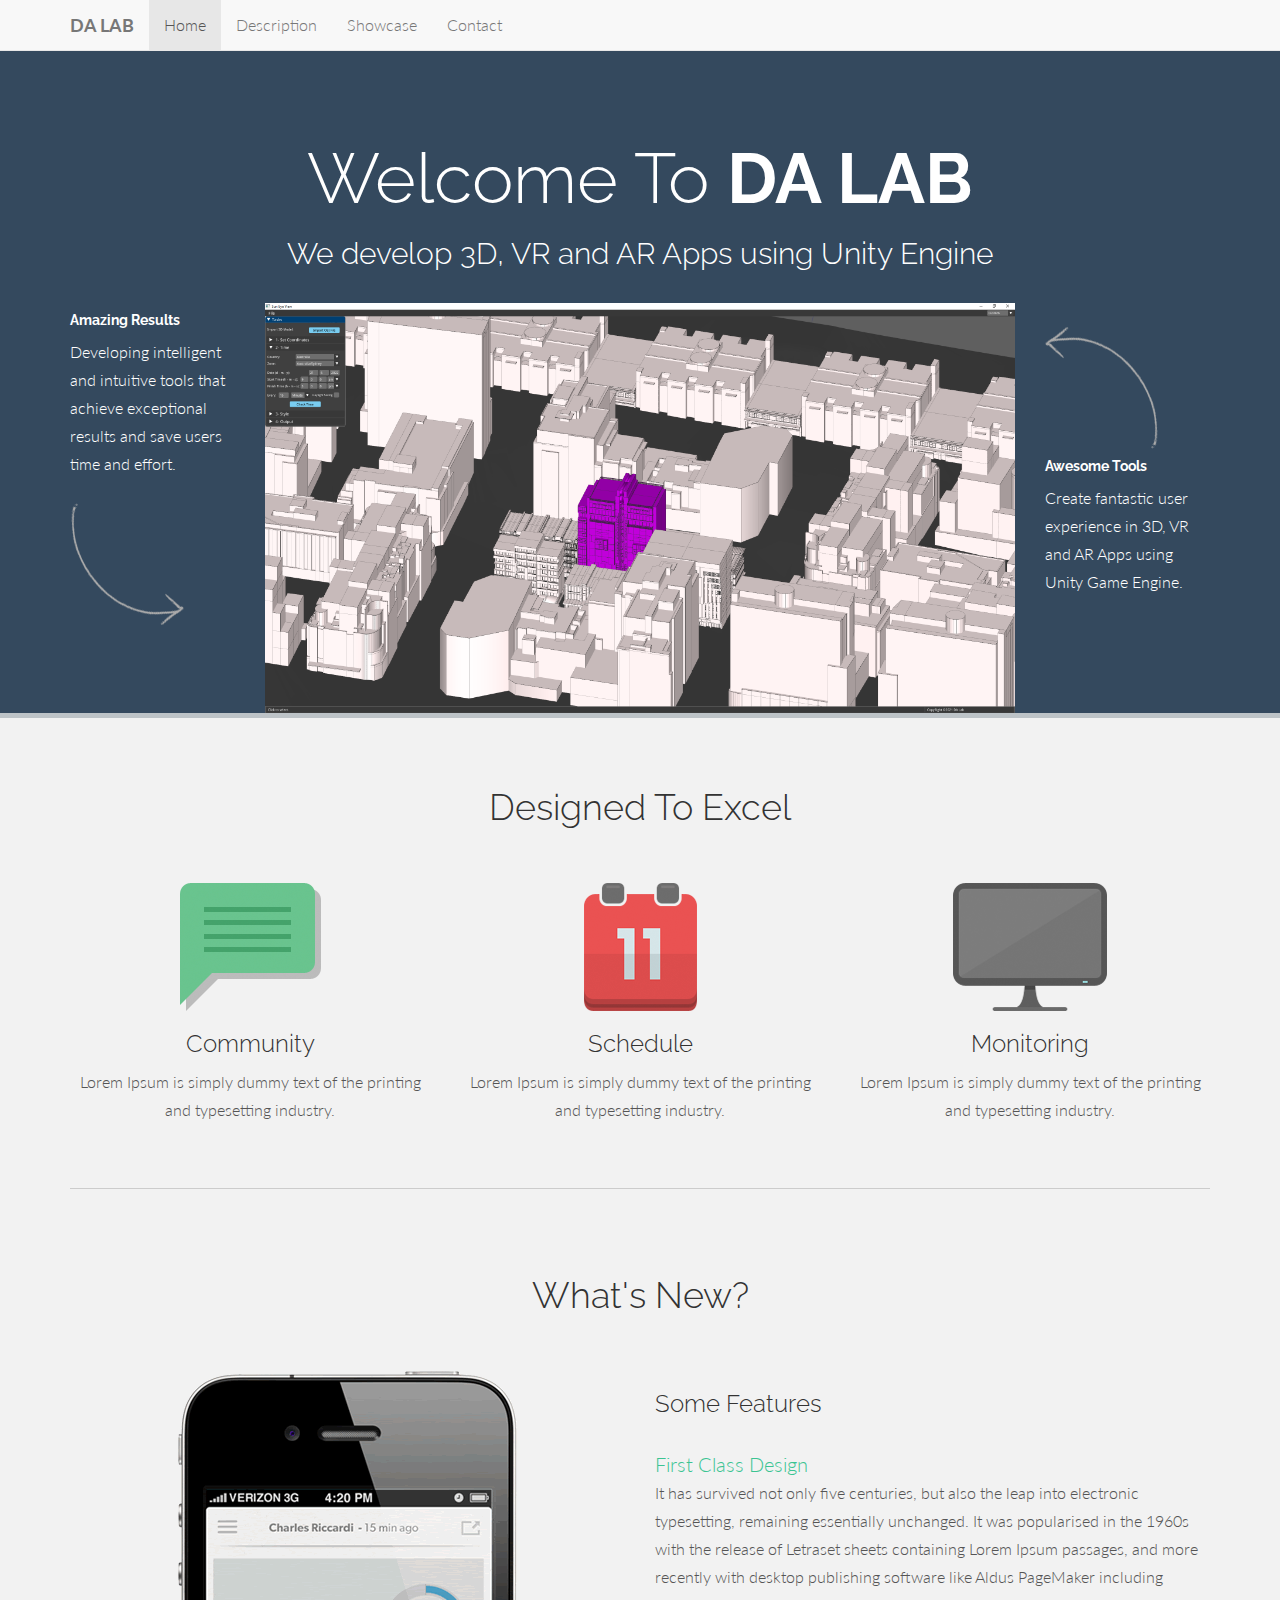
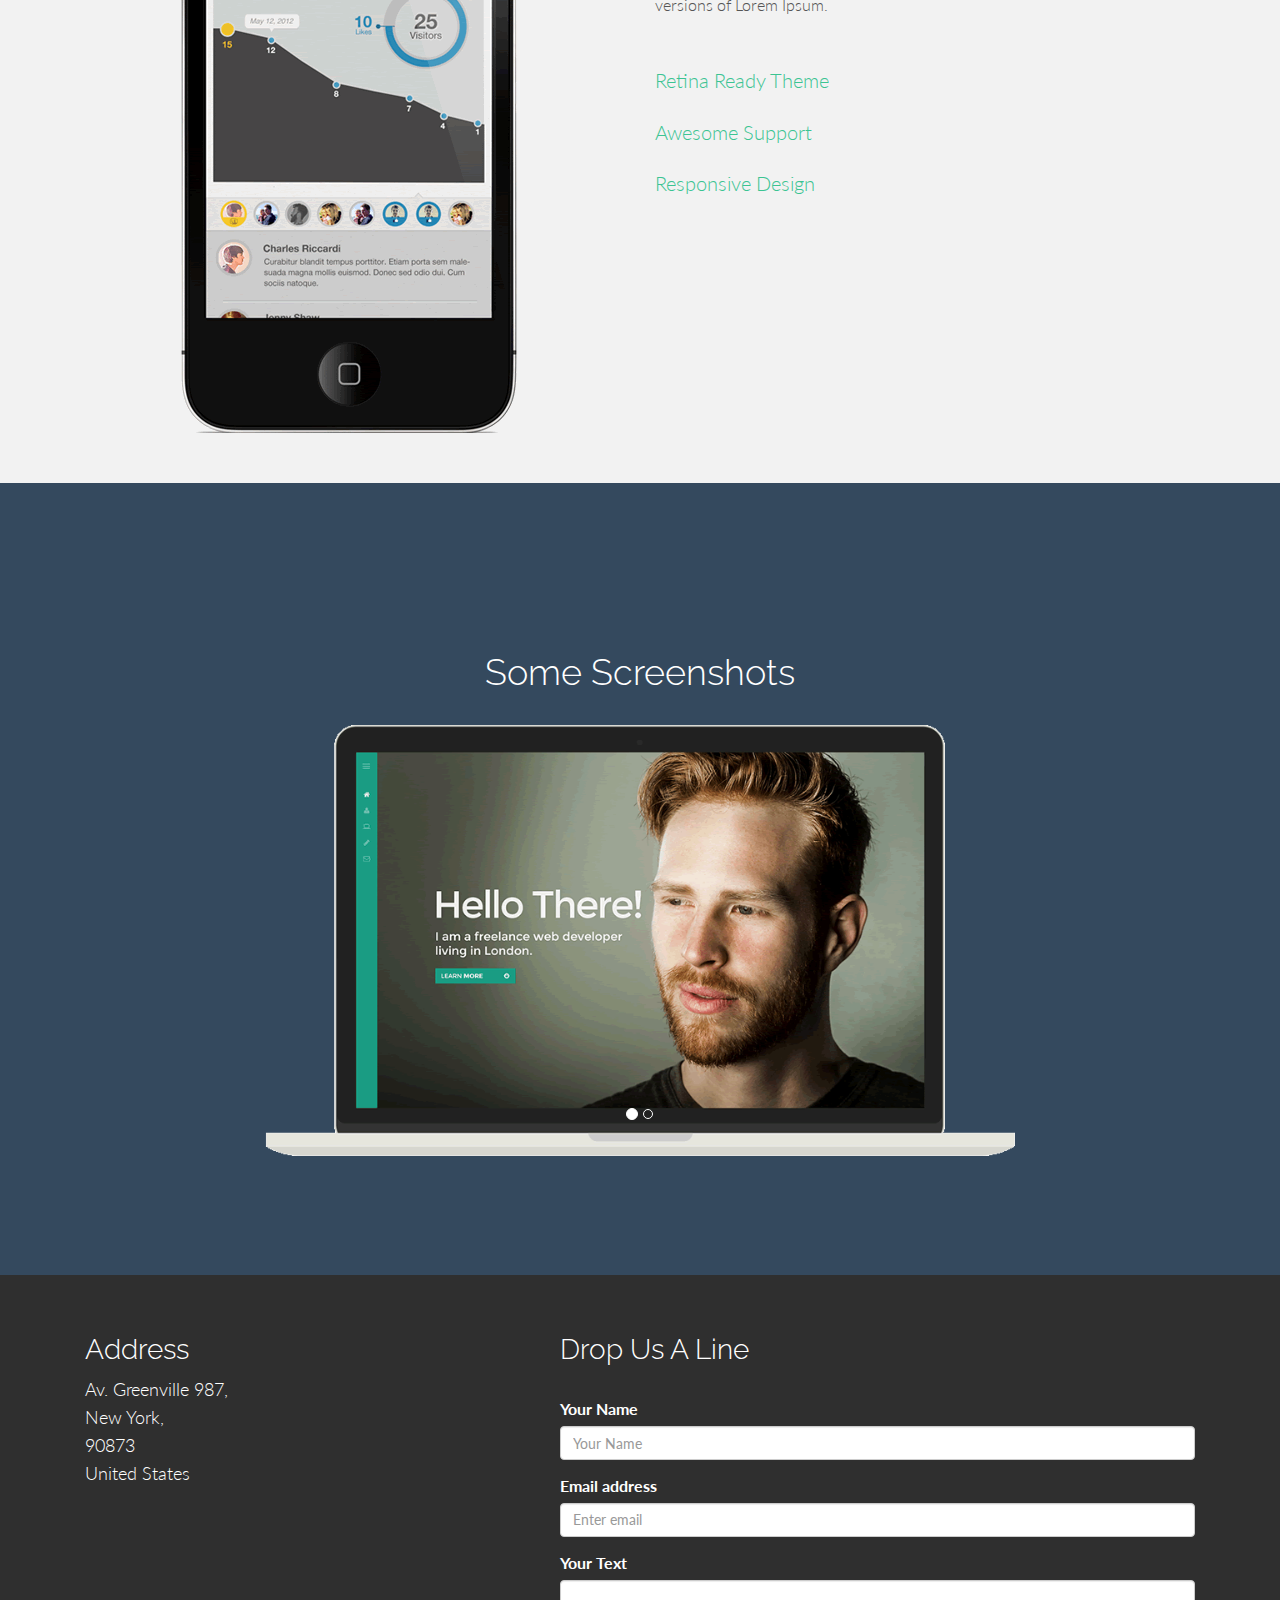
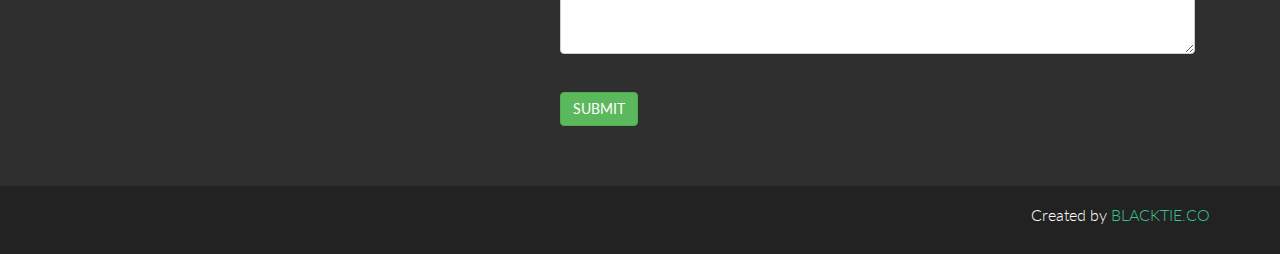
==== index.html @ 19dcdb8b "Initial commit" ====
<!DOCTYPE html>
<html lang="en">
  <head>
    <meta charset="utf-8">
    <meta name="viewport" content="width=device-width, initial-scale=1.0">
    <meta name="description" content="DA LAB - 3D, VR and AR software development">

    <title>DA LAB - Unity Development</title>

    <!-- Bootstrap core CSS -->
    <link href="assets/css/bootstrap.css" rel="stylesheet">

    <!-- Custom styles for this template -->
    <link href="assets/css/main.css" rel="stylesheet">
    
    <link href='http://fonts.googleapis.com/css?family=Lato:300,400,700,300italic,400italic' rel='stylesheet' type='text/css'>
    <link href='http://fonts.googleapis.com/css?family=Raleway:400,300,700' rel='stylesheet' type='text/css'>
    
    <script src="assets/js/jquery.min.js"></script>
    <script src="assets/js/smoothscroll.js"></script>
  </head>

  <body data-spy="scroll" data-offset="0" data-target="#navigation">

    <!-- Fixed navbar -->
	    <div id="navigation" class="navbar navbar-default navbar-fixed-top">
	      <div class="container">
	        <div class="navbar-header">
	          <button type="button" class="navbar-toggle" data-toggle="collapse" data-target=".navbar-collapse">
	            <span class="icon-bar"></span>
	            <span class="icon-bar"></span>
	            <span class="icon-bar"></span>
	          </button>
	          <a class="navbar-brand" href="#"><b>DA LAB</b></a>
	        </div>
	        <div class="navbar-collapse collapse">
	          <ul class="nav navbar-nav">
	            <li class="active"><a href="#home" class="smothscroll">Home</a></li>
	            <li><a href="#desc" class="smothscroll">Description</a></li>
	            <li><a href="#showcase" class="smothScroll">Showcase</a></li>
	            <li><a href="#contact" class="smothScroll">Contact</a></li>
	          </ul>
	        </div><!--/.nav-collapse -->
	      </div>
	    </div>


	<section id="home" name="home"></section>
	<div id="headerwrap">
	    <div class="container">
	    	<div class="row centered">
	    		<div class="col-lg-12">
					<h1>Welcome To <b>DA LAB</b></h1>
					<h3>We develop 3D, VR and AR Apps using Unity Engine</h3>
					<br>
	    		</div>
	    		
	    		<div class="col-lg-2">
	    			<h5>Amazing Results</h5>
	    			<p>Developing intelligent and intuitive tools that achieve exceptional results and save users time and effort.</p>
	    			<img class="hidden-xs hidden-sm hidden-md" src="assets/img/arrow1.png">
	    		</div>
	    		<div class="col-lg-8">
	    			<img class="img-responsive" src="assets/img/app-bg.png" alt="">
	    		</div>
	    		<div class="col-lg-2">
	    			<br>
	    			<img class="hidden-xs hidden-sm hidden-md" src="assets/img/arrow2.png">
	    			<h5>Awesome Tools</h5>
	    			<p>Create fantastic user experience in 3D, VR and AR Apps using Unity Game Engine.</p>
	    		</div>
	    	</div>
	    </div> <!--/ .container -->
	</div><!--/ #headerwrap -->


	<section id="desc" name="desc"></section>
	<!-- INTRO WRAP -->
	<div id="intro">
		<div class="container">
			<div class="row centered">
				<h1>Designed To Excel</h1>
				<br>
				<br>
				<div class="col-lg-4">
					<img src="assets/img/intro01.png" alt="">
					<h3>Community</h3>
					<p>Lorem Ipsum is simply dummy text of the printing and typesetting industry.</p>
				</div>
				<div class="col-lg-4">
					<img src="assets/img/intro02.png" alt="">
					<h3>Schedule</h3>
					<p>Lorem Ipsum is simply dummy text of the printing and typesetting industry.</p>
				</div>
				<div class="col-lg-4">
					<img src="assets/img/intro03.png" alt="">
					<h3>Monitoring</h3>
					<p>Lorem Ipsum is simply dummy text of the printing and typesetting industry.</p>
				</div>
			</div>
			<br>
			<hr>
	    </div> <!--/ .container -->
	</div><!--/ #introwrap -->
	
	<!-- FEATURES WRAP -->
	<div id="features">
		<div class="container">
			<div class="row">
				<h1 class="centered">What's New?</h1>
				<br>
				<br>
				<div class="col-lg-6 centered">
					<img class="centered" src="assets/img/mobile.png" alt="">
				</div>
				
				<div class="col-lg-6">
					<h3>Some Features</h3>
					<br>
				<!-- ACCORDION -->
		            <div class="accordion ac" id="accordion2">
		                <div class="accordion-group">
		                    <div class="accordion-heading">
		                        <a class="accordion-toggle" data-toggle="collapse" data-parent="#accordion2" href="#collapseOne">
		                        First Class Design
		                        </a>
		                    </div><!-- /accordion-heading -->
		                    <div id="collapseOne" class="accordion-body collapse in">
		                        <div class="accordion-inner">
								<p>It has survived not only five centuries, but also the leap into electronic typesetting, remaining essentially unchanged. It was popularised in the 1960s with the release of Letraset sheets containing Lorem Ipsum passages, and more recently with desktop publishing software like Aldus PageMaker including versions of Lorem Ipsum.</p>
								</div><!-- /accordion-inner -->
		                    </div><!-- /collapse -->
		                </div><!-- /accordion-group -->
		                <br>
		
		                <div class="accordion-group">
		                    <div class="accordion-heading">
		                        <a class="accordion-toggle" data-toggle="collapse" data-parent="#accordion2" href="#collapseTwo">
		                        Retina Ready Theme
		                        </a>
		                    </div>
		                    <div id="collapseTwo" class="accordion-body collapse">
		                        <div class="accordion-inner">
								<p>It has survived not only five centuries, but also the leap into electronic typesetting, remaining essentially unchanged. It was popularised in the 1960s with the release of Letraset sheets containing Lorem Ipsum passages, and more recently with desktop publishing software like Aldus PageMaker including versions of Lorem Ipsum.</p>
								</div><!-- /accordion-inner -->
		                    </div><!-- /collapse -->
		                </div><!-- /accordion-group -->
		                <br>
		
		                 <div class="accordion-group">
		                    <div class="accordion-heading">
		                        <a class="accordion-toggle" data-toggle="collapse" data-parent="#accordion2" href="#collapseThree">
		                        Awesome Support
		                        </a>
		                    </div>
		                    <div id="collapseThree" class="accordion-body collapse">
		                        <div class="accordion-inner">
								<p>It has survived not only five centuries, but also the leap into electronic typesetting, remaining essentially unchanged. It was popularised in the 1960s with the release of Letraset sheets containing Lorem Ipsum passages, and more recently with desktop publishing software like Aldus PageMaker including versions of Lorem Ipsum.</p>
								</div><!-- /accordion-inner -->
		                    </div><!-- /collapse -->
		                </div><!-- /accordion-group -->
		                <br>
		                
		                 <div class="accordion-group">
		                    <div class="accordion-heading">
		                        <a class="accordion-toggle" data-toggle="collapse" data-parent="#accordion2" href="#collapseFour">
		                        Responsive Design
		                        </a>
		                    </div>
		                    <div id="collapseFour" class="accordion-body collapse">
		                        <div class="accordion-inner">
								<p>It has survived not only five centuries, but also the leap into electronic typesetting, remaining essentially unchanged. It was popularised in the 1960s with the release of Letraset sheets containing Lorem Ipsum passages, and more recently with desktop publishing software like Aldus PageMaker including versions of Lorem Ipsum.</p>
								</div><!-- /accordion-inner -->
		                    </div><!-- /collapse -->
		                </div><!-- /accordion-group -->
		                <br>			
					</div><!-- Accordion -->
				</div>
			</div>
		</div><!--/ .container -->
	</div><!--/ #features -->
	
	
	<section id="showcase" name="showcase"></section>
	<div id="showcase">
		<div class="container">
			<div class="row">
				<h1 class="centered">Some Screenshots</h1>
				<br>
				<div class="col-lg-8 col-lg-offset-2">
					<div id="carousel-example-generic" class="carousel slide">
					  <!-- Indicators -->
					  <ol class="carousel-indicators">
					    <li data-target="#carousel-example-generic" data-slide-to="0" class="active"></li>
					    <li data-target="#carousel-example-generic" data-slide-to="1"></li>
					  </ol>
					
					  <!-- Wrapper for slides -->
					  <div class="carousel-inner">
					    <div class="item active">
					      <img src="assets/img/item-01.png" alt="">
					    </div>
					    <div class="item">
					      <img src="assets/img/item-02.png" alt="">
					    </div>
					  </div>
					</div>
				</div>
			</div>
			<br>
			<br>
			<br>	
		</div><!-- /container -->
	</div>	


	<section id="contact" name="contact"></section>
	<div id="footerwrap">
		<div class="container">
			<div class="col-lg-5">
				<h3>Address</h3>
				<p>
				Av. Greenville 987,<br/>
				New York,<br/>
				90873<br/>
				United States
				</p>
			</div>
			
			<div class="col-lg-7">
				<h3>Drop Us A Line</h3>
				<br>
				<form role="form" action="#" method="post" enctype="plain"> 
				  <div class="form-group">
				    <label for="name1">Your Name</label>
				    <input type="name" name="Name" class="form-control" id="name1" placeholder="Your Name">
				  </div>
				  <div class="form-group">
				    <label for="email1">Email address</label>
				    <input type="email" name="Mail" class="form-control" id="email1" placeholder="Enter email">
				  </div>
				  <div class="form-group">
				  	<label>Your Text</label>
				  	<textarea class="form-control" name="Message" rows="3"></textarea>
				  </div>
				  <br>
				  <button type="submit" class="btn btn-large btn-success">SUBMIT</button>
				</form>
			</div>
		</div>
	</div>
	<div id="c">
		<div class="container">
			<p>Created by <a href="http://www.blacktie.co">BLACKTIE.CO</a></p>
		
		</div>
	</div>


    <!-- Bootstrap core JavaScript
    ================================================== -->
    <!-- Placed at the end of the document so the pages load faster -->
    <script src="assets/js/bootstrap.js"></script>
	<script>
	$('.carousel').carousel({
	  interval: 3500
	})
	</script>
  </body>
</html>
---- assets/css/main.css ----
body {
  background-color: #f2f2f2;
    font-family: "Lato";
    font-weight: 300;
    font-size: 16px;
    color: #555;
    padding-top: 50px;

    -webkit-font-smoothing: antialiased;
    -webkit-overflow-scrolling: touch;
}

/* Titles */
h1, h2, h3, h4, h5, h6 {
    font-family: "Raleway";
    font-weight: 300;
    color: #333;
}


/* Paragraph & Typographic */
p {
    line-height: 28px;
    margin-bottom: 25px;
}

.centered {
    text-align: center;
}

/* Links */
a {
    color: #3bc492;
    word-wrap: break-word;

    -webkit-transition: color 0.1s ease-in, background 0.1s ease-in;
    -moz-transition: color 0.1s ease-in, background 0.1s ease-in;
    -ms-transition: color 0.1s ease-in, background 0.1s ease-in;
    -o-transition: color 0.1s ease-in, background 0.1s ease-in;
    transition: color 0.1s ease-in, background 0.1s ease-in;
}

a:hover,
a:focus {
    color: #c0392b;
    text-decoration: none;
    outline: 0;
}

a:before,
a:after {
    -webkit-transition: color 0.1s ease-in, background 0.1s ease-in;
    -moz-transition: color 0.1s ease-in, background 0.1s ease-in;
    -ms-transition: color 0.1s ease-in, background 0.1s ease-in;
    -o-transition: color 0.1s ease-in, background 0.1s ease-in;
    transition: color 0.1s ease-in, background 0.1s ease-in;
}

 hr {
    display: block;
    height: 1px;
    border: 0;
    border-top: 1px solid #ccc;
    margin: 1em 0;
    padding: 0;
}


/* ==========================================================================
   Wrap Sections
   ========================================================================== */

#headerwrap {
	background-color: #34495e;
	padding-top: 60px;
}

#headerwrap h1 {
	margin-top: 30px;
	color: white;
	font-size: 70px;
	
}

#headerwrap h3 {
	color: white;
	font-size: 30px;
}

#headerwrap h5 {
	color: white;
	font-weight: 700;
	text-align: left;
}

#headerwrap p {
	text-align: left;
	color: white
}

/* intro Wrap */

#intro {
	padding-top: 50px;
	border-top: #bdc3c7 solid 5px;
}

#features {
	padding-top: 50px;
	padding-bottom: 50px;
}

#features .ac a{
	font-size: 20px;
}

/* Showcase Wrap */

#showcase {
	display: block;
	background-color: #34495e;
	padding-top: 50px;
	padding-bottom: 50px;
}

#showcase h1 {
	color: white;
}

#footerwrap {
	background-color: #2f2f2f;
	color: white;
	padding-top: 40px;
	padding-bottom: 60px;
	text-align: left;
}

#footerwrap h3 {
	font-size: 28px;
	color: white;
}

#footerwrap p {
	color: white;
	font-size: 18px;
}

/* Copyright Wrap */

#c {
	background: #222222;
	padding-top: 15px;
	text-align: right;
}

#c p {
	color: white
}
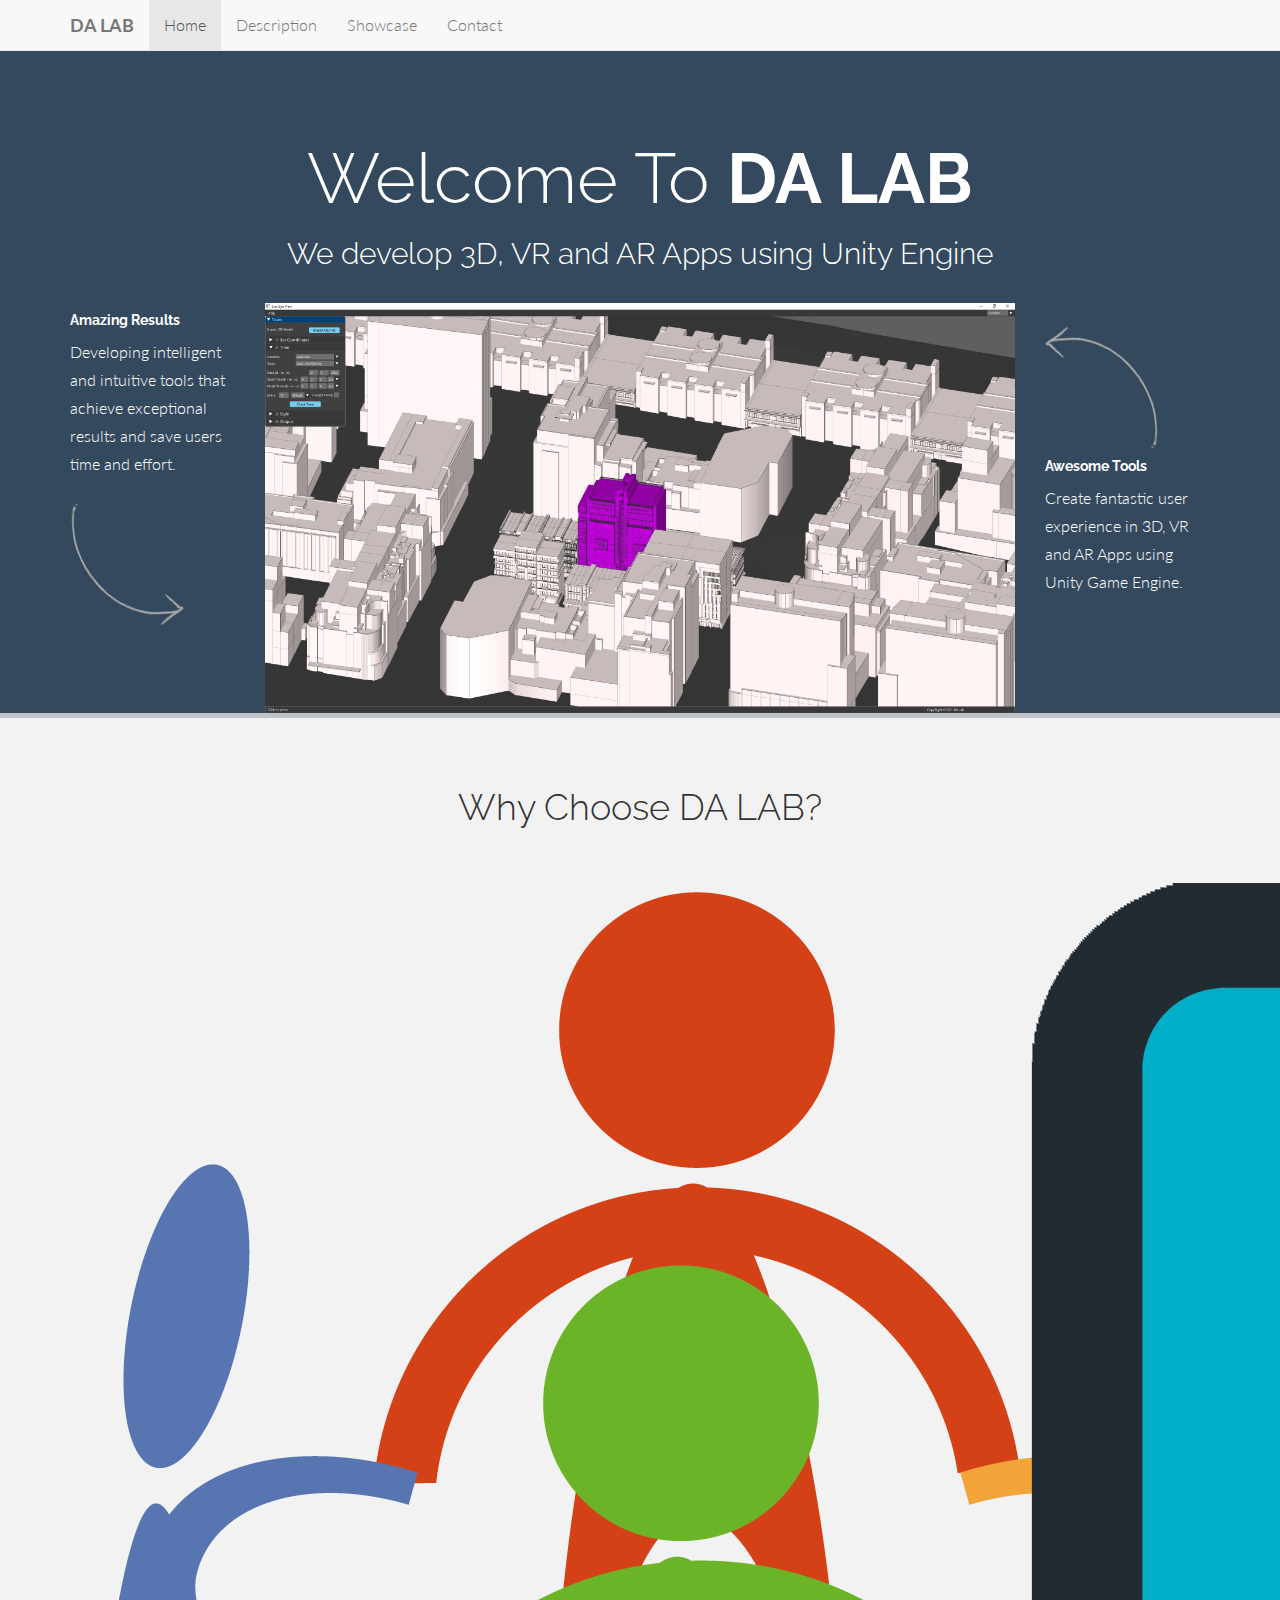
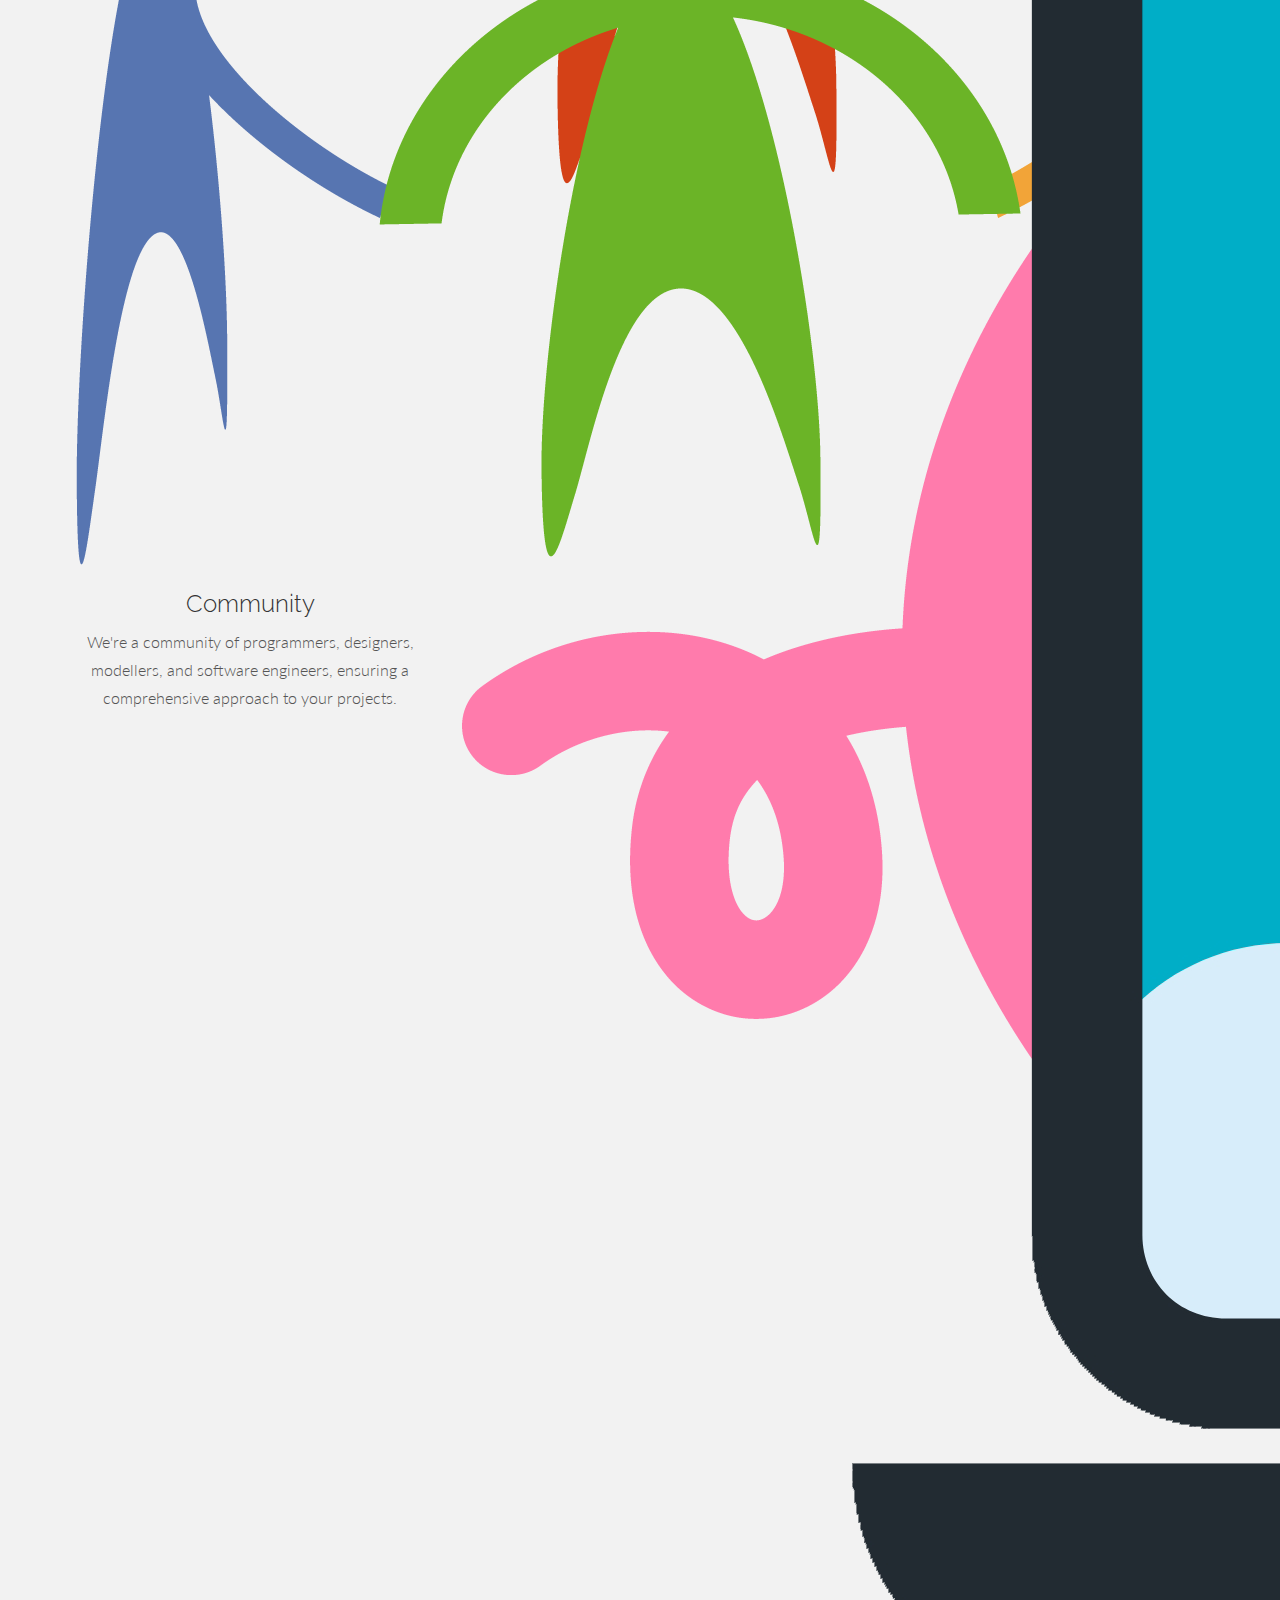
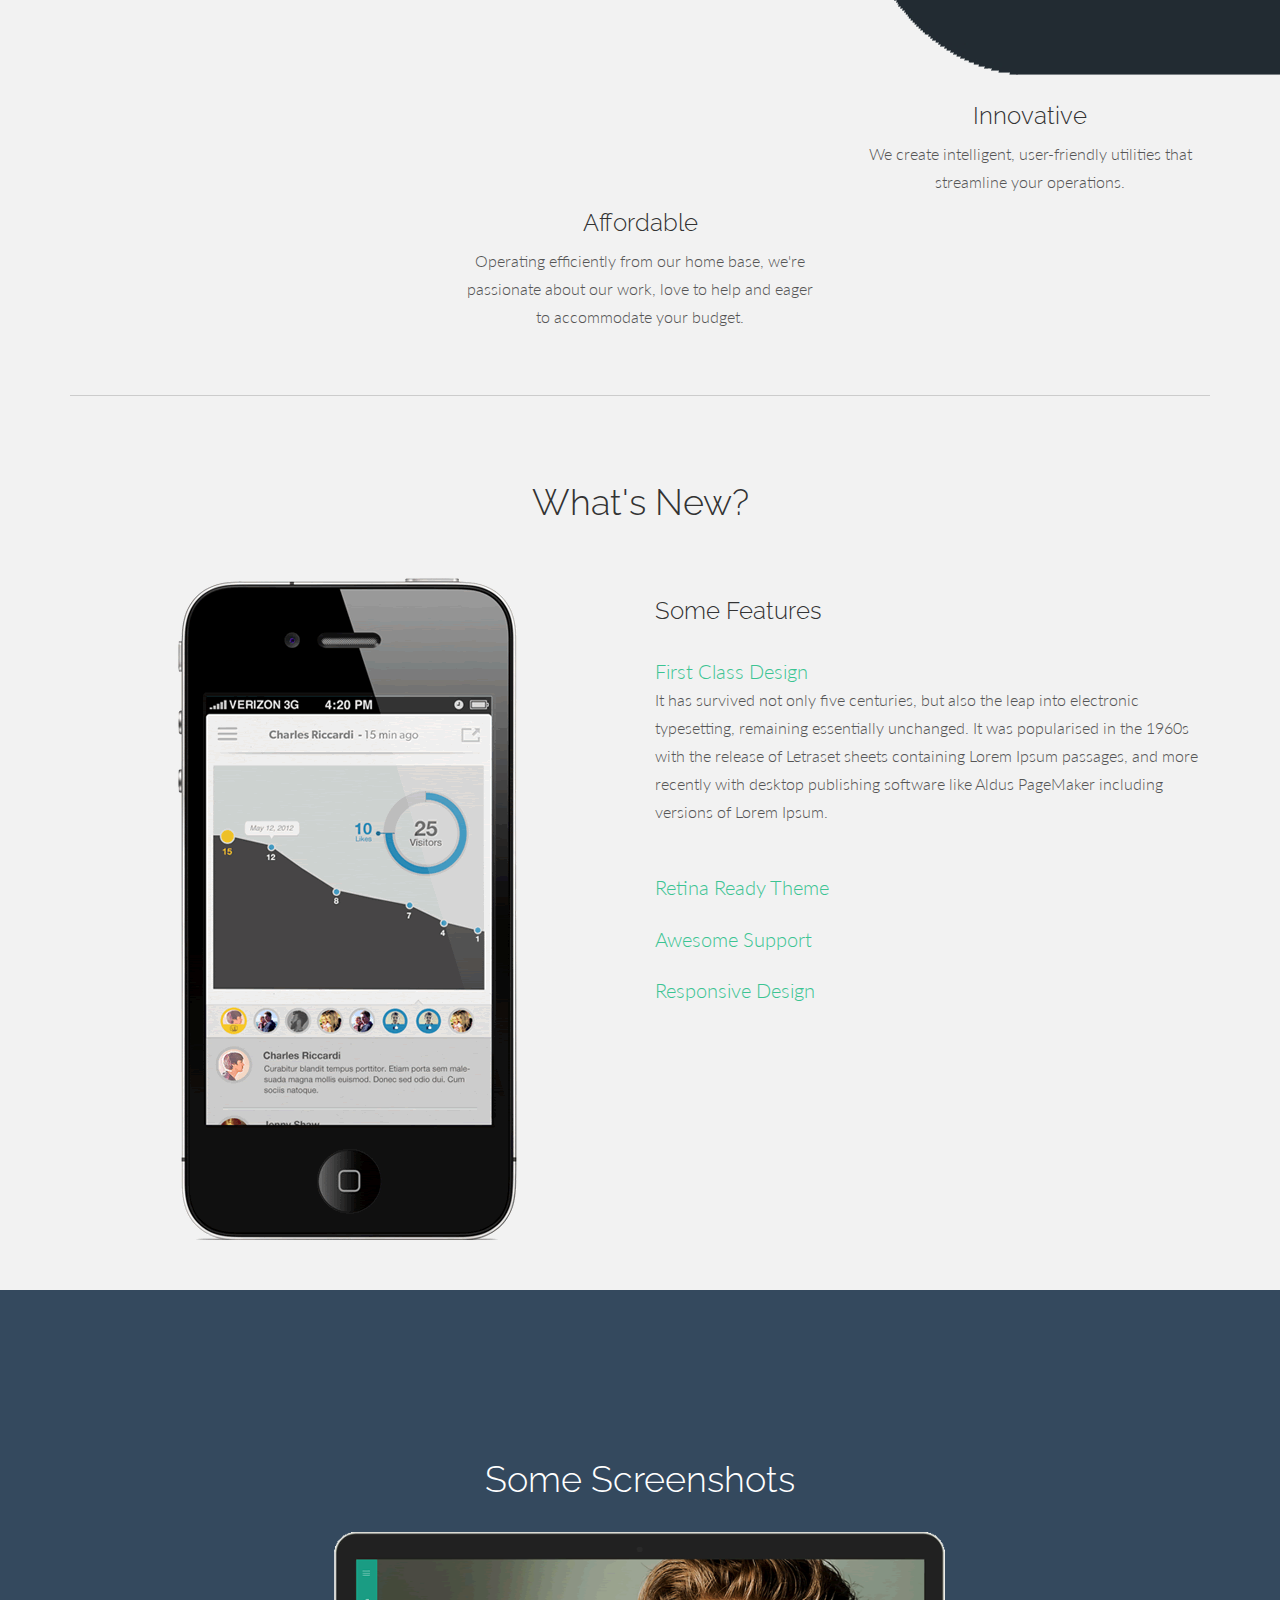
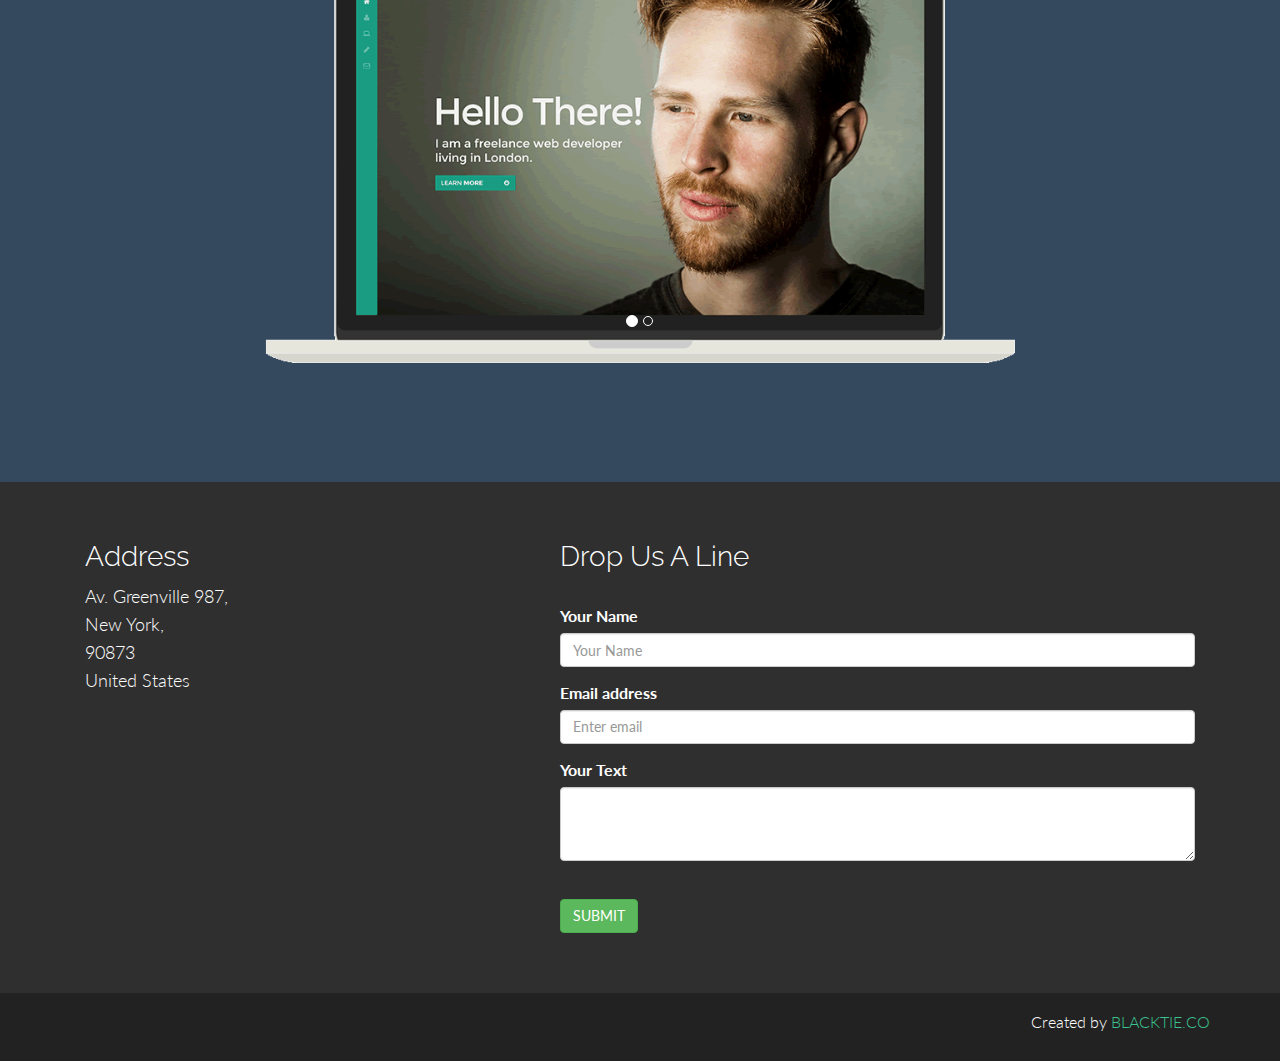
==== commit 6b4d238f: "Added why choose DA LAB" ====
--- a/index.html
+++ b/index.html
@@ -79,23 +79,23 @@
 	<div id="intro">
 		<div class="container">
 			<div class="row centered">
-				<h1>Designed To Excel</h1>
+				<h1>Why Choose DA LAB?</h1>
 				<br>
 				<br>
 				<div class="col-lg-4">
 					<img src="assets/img/intro01.png" alt="">
 					<h3>Community</h3>
-					<p>Lorem Ipsum is simply dummy text of the printing and typesetting industry.</p>
+					<p>We're a community of programmers, designers, modellers, and software engineers, ensuring a comprehensive approach to your projects.</p>
 				</div>
 				<div class="col-lg-4">
 					<img src="assets/img/intro02.png" alt="">
-					<h3>Schedule</h3>
-					<p>Lorem Ipsum is simply dummy text of the printing and typesetting industry.</p>
+					<h3>Affordable</h3>
+					<p>Operating efficiently from our home base, we're passionate about our work, love to help and eager to accommodate your budget.</p>
 				</div>
 				<div class="col-lg-4">
 					<img src="assets/img/intro03.png" alt="">
-					<h3>Monitoring</h3>
-					<p>Lorem Ipsum is simply dummy text of the printing and typesetting industry.</p>
+					<h3>Innovative</h3>
+					<p>We create intelligent, user-friendly utilities that streamline your operations.</p>
 				</div>
 			</div>
 			<br>
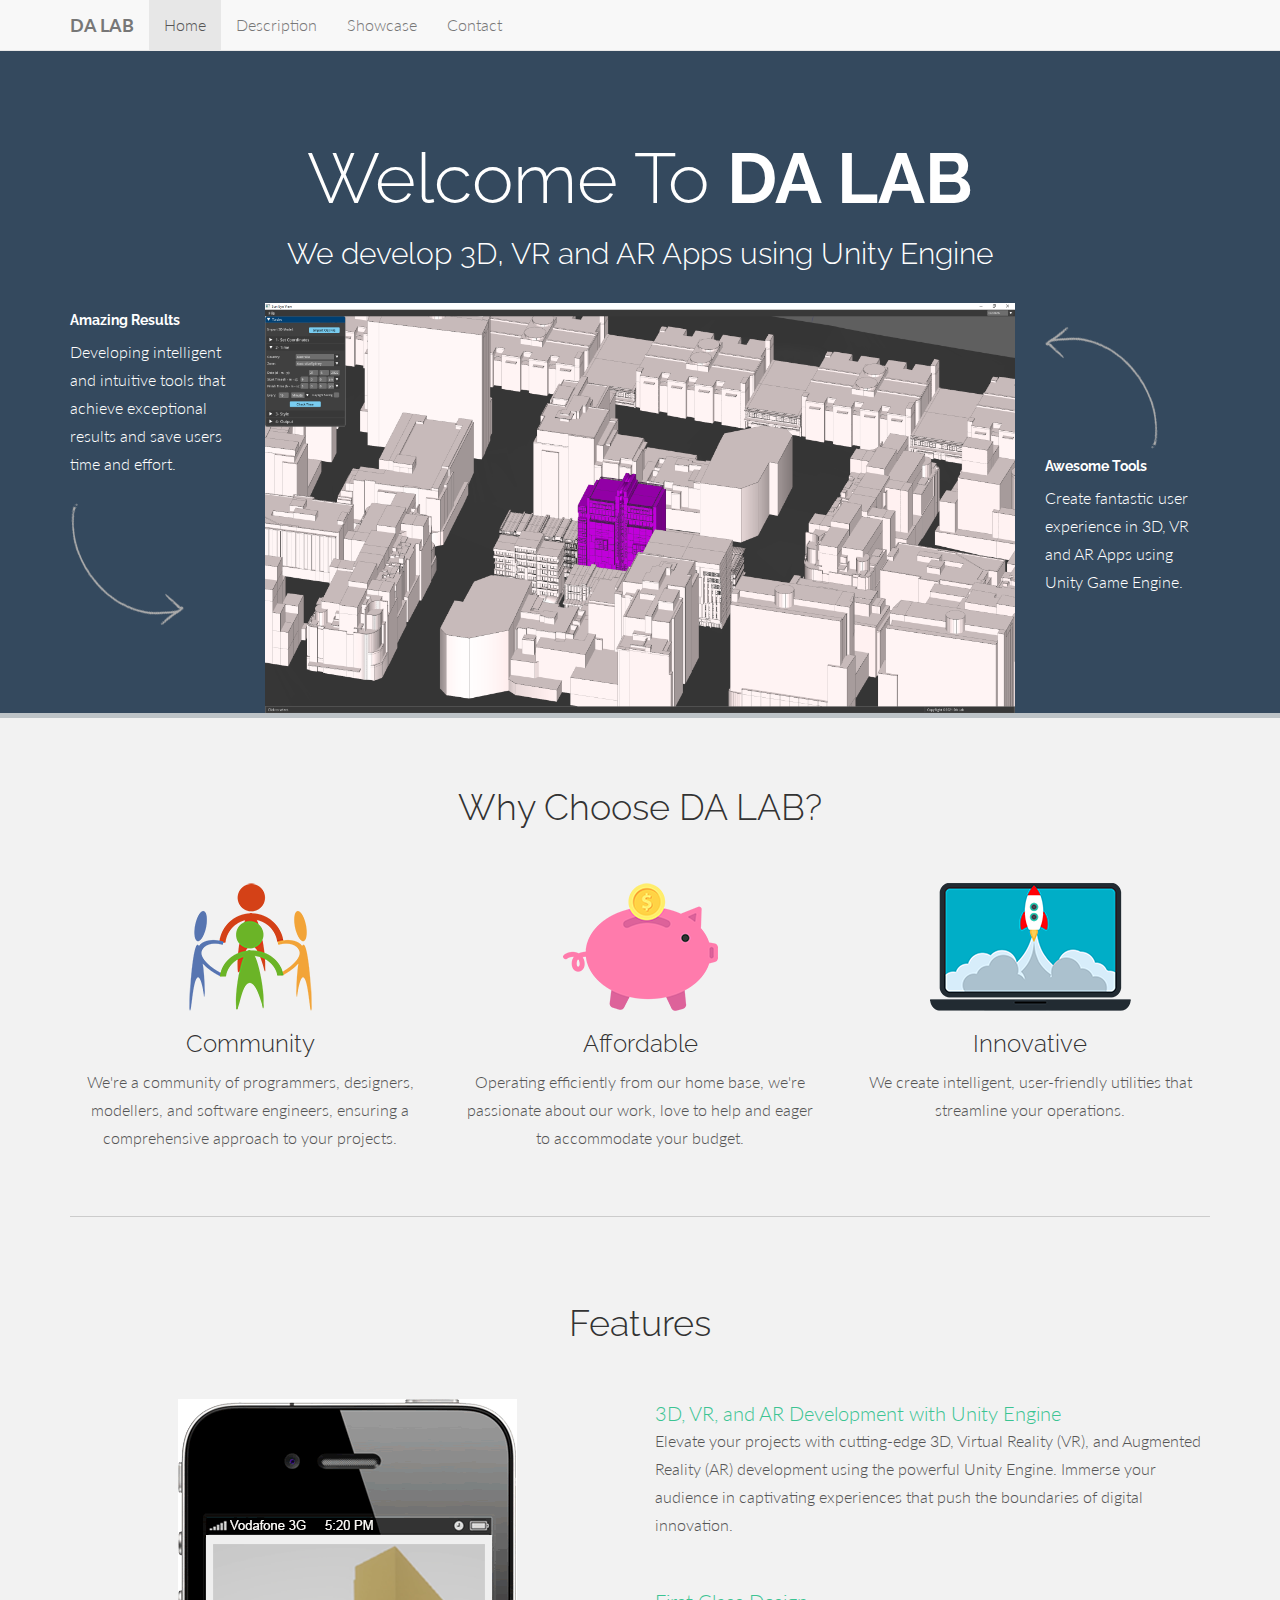
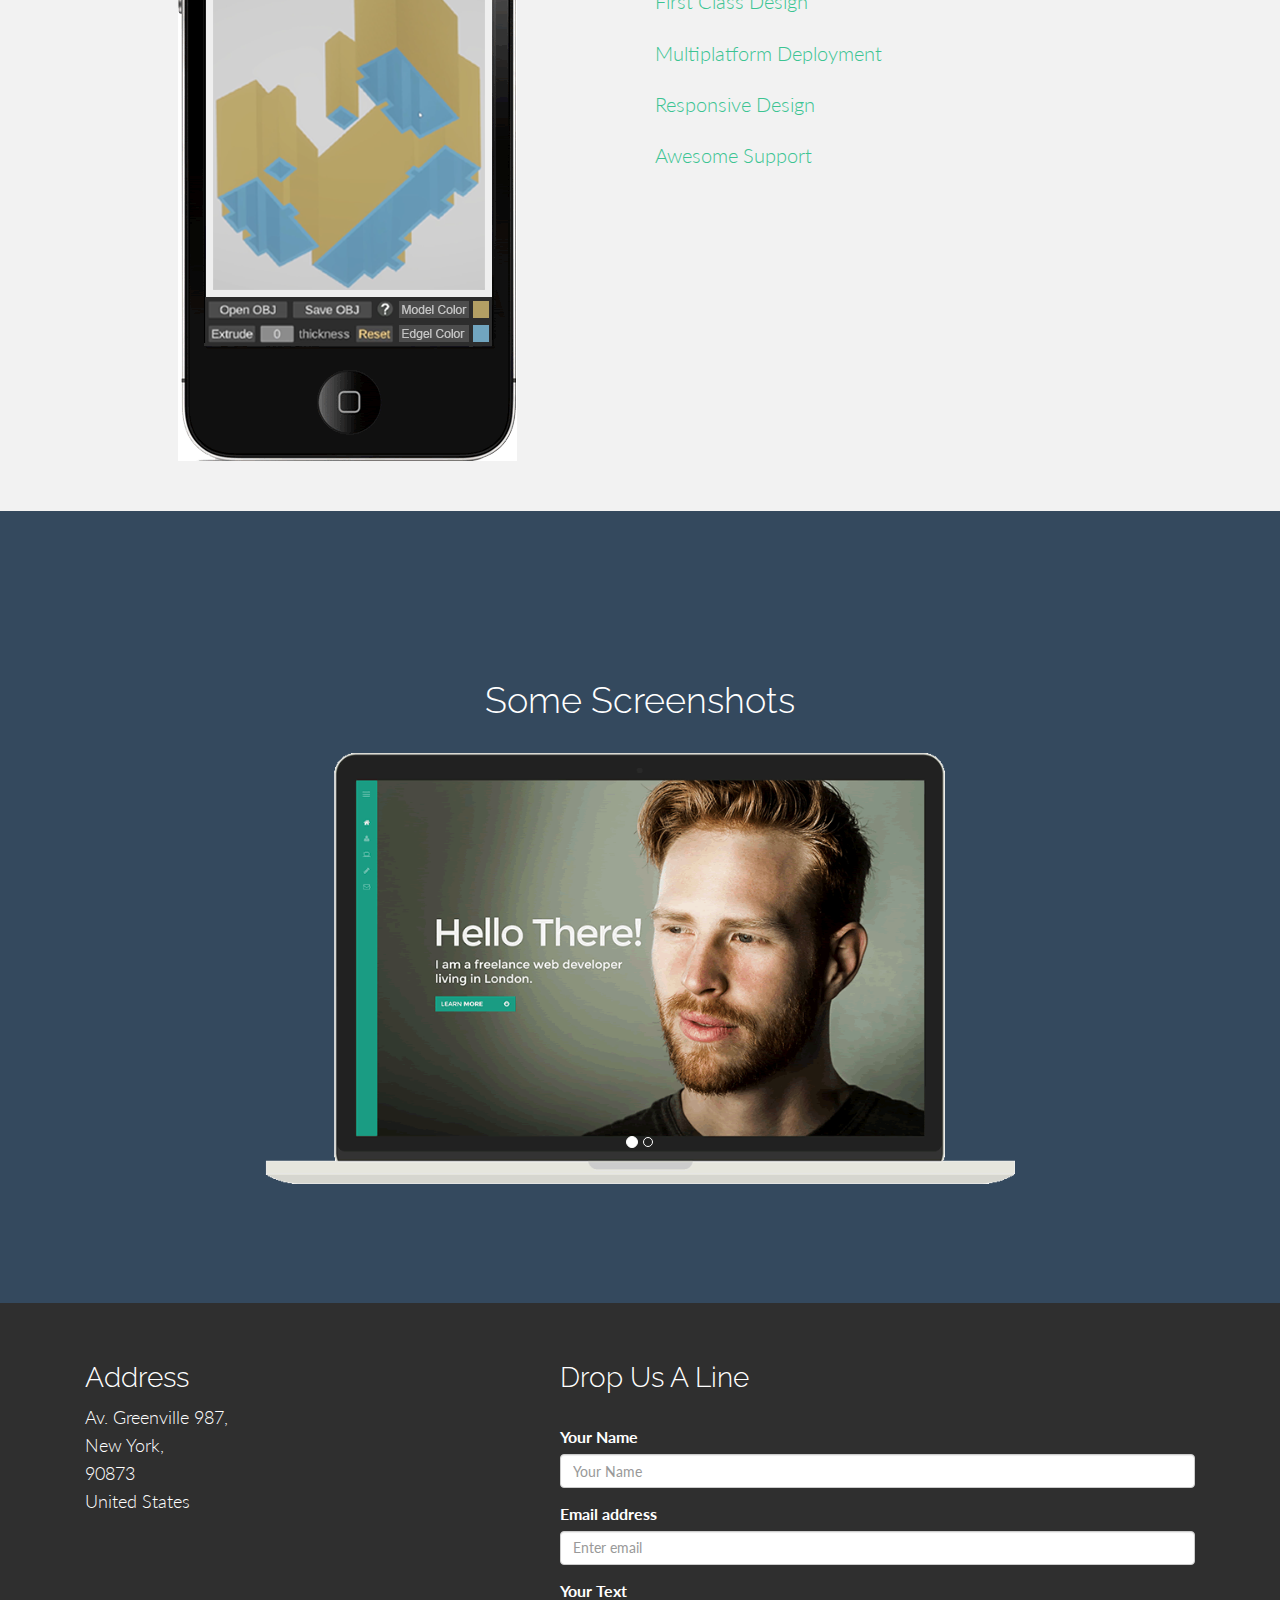
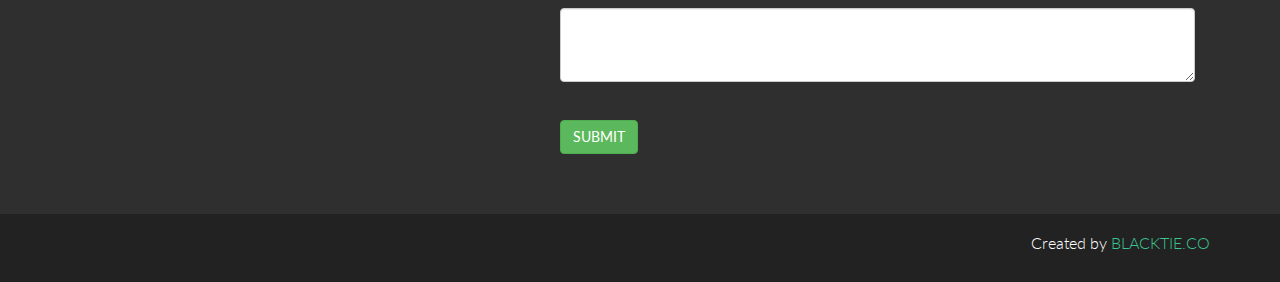
==== commit 6eefe566: "Update features and phone Pic." ====
--- a/index.html
+++ b/index.html
@@ -107,7 +107,7 @@
 	<div id="features">
 		<div class="container">
 			<div class="row">
-				<h1 class="centered">What's New?</h1>
+				<h1 class="centered">Features</h1>
 				<br>
 				<br>
 				<div class="col-lg-6 centered">
@@ -115,19 +115,19 @@
 				</div>
 				
 				<div class="col-lg-6">
-					<h3>Some Features</h3>
-					<br>
+					<!-- <h3>Some Features</h3>
+					<br> -->
 				<!-- ACCORDION -->
 		            <div class="accordion ac" id="accordion2">
 		                <div class="accordion-group">
 		                    <div class="accordion-heading">
 		                        <a class="accordion-toggle" data-toggle="collapse" data-parent="#accordion2" href="#collapseOne">
-		                        First Class Design
+		                        3D, VR, and AR Development with Unity Engine
 		                        </a>
 		                    </div><!-- /accordion-heading -->
 		                    <div id="collapseOne" class="accordion-body collapse in">
 		                        <div class="accordion-inner">
-								<p>It has survived not only five centuries, but also the leap into electronic typesetting, remaining essentially unchanged. It was popularised in the 1960s with the release of Letraset sheets containing Lorem Ipsum passages, and more recently with desktop publishing software like Aldus PageMaker including versions of Lorem Ipsum.</p>
+								<p>Elevate your projects with cutting-edge 3D, Virtual Reality (VR), and Augmented Reality (AR) development using the powerful Unity Engine. Immerse your audience in captivating experiences that push the boundaries of digital innovation.</p>
 								</div><!-- /accordion-inner -->
 		                    </div><!-- /collapse -->
 		                </div><!-- /accordion-group -->
@@ -136,12 +136,12 @@
 		                <div class="accordion-group">
 		                    <div class="accordion-heading">
 		                        <a class="accordion-toggle" data-toggle="collapse" data-parent="#accordion2" href="#collapseTwo">
-		                        Retina Ready Theme
+		                        First Class Design
 		                        </a>
 		                    </div>
 		                    <div id="collapseTwo" class="accordion-body collapse">
 		                        <div class="accordion-inner">
-								<p>It has survived not only five centuries, but also the leap into electronic typesetting, remaining essentially unchanged. It was popularised in the 1960s with the release of Letraset sheets containing Lorem Ipsum passages, and more recently with desktop publishing software like Aldus PageMaker including versions of Lorem Ipsum.</p>
+								<p>Our meticulous attention to design ensures every project radiates excellence. From concept to execution, we craft visually stunning and intuitively interactive applications that leave a lasting impression.</p>
 								</div><!-- /accordion-inner -->
 		                    </div><!-- /collapse -->
 		                </div><!-- /accordion-group -->
@@ -150,12 +150,12 @@
 		                 <div class="accordion-group">
 		                    <div class="accordion-heading">
 		                        <a class="accordion-toggle" data-toggle="collapse" data-parent="#accordion2" href="#collapseThree">
-		                        Awesome Support
+		                        Multiplatform Deployment
 		                        </a>
 		                    </div>
 		                    <div id="collapseThree" class="accordion-body collapse">
 		                        <div class="accordion-inner">
-								<p>It has survived not only five centuries, but also the leap into electronic typesetting, remaining essentially unchanged. It was popularised in the 1960s with the release of Letraset sheets containing Lorem Ipsum passages, and more recently with desktop publishing software like Aldus PageMaker including versions of Lorem Ipsum.</p>
+								<p>Reach your audience wherever they are. Our expertise in multiplatform deployment ensures seamless integration across a diverse array of devices and operating systems, maximizing your project's accessibility and impact.</p>
 								</div><!-- /accordion-inner -->
 		                    </div><!-- /collapse -->
 		                </div><!-- /accordion-group -->
@@ -169,11 +169,27 @@
 		                    </div>
 		                    <div id="collapseFour" class="accordion-body collapse">
 		                        <div class="accordion-inner">
-								<p>It has survived not only five centuries, but also the leap into electronic typesetting, remaining essentially unchanged. It was popularised in the 1960s with the release of Letraset sheets containing Lorem Ipsum passages, and more recently with desktop publishing software like Aldus PageMaker including versions of Lorem Ipsum.</p>
+								<p>Adaptability is key. We create experiences that seamlessly scale and adjust to any screen size, ensuring a consistent and engaging user experience across desktops, tablets, and mobile devices.</p>
 								</div><!-- /accordion-inner -->
 		                    </div><!-- /collapse -->
 		                </div><!-- /accordion-group -->
 		                <br>			
+
+						<div class="accordion-group">
+		                    <div class="accordion-heading">
+		                        <a class="accordion-toggle" data-toggle="collapse" data-parent="#accordion2" href="#collapseFive">
+		                        Awesome Support
+		                        </a>
+		                    </div>
+		                    <div id="collapseFive" class="accordion-body collapse">
+		                        <div class="accordion-inner">
+								<p>Your success is our priority. Our dedicated team provides unrivaled support, ensuring you have the resources and guidance you need, when you need them. Trust in us to be your partner in achieving your vision.</p>
+								</div><!-- /accordion-inner -->
+		                    </div><!-- /collapse -->
+		                </div><!-- /accordion-group -->
+		                <br>			
+
+
 					</div><!-- Accordion -->
 				</div>
 			</div>
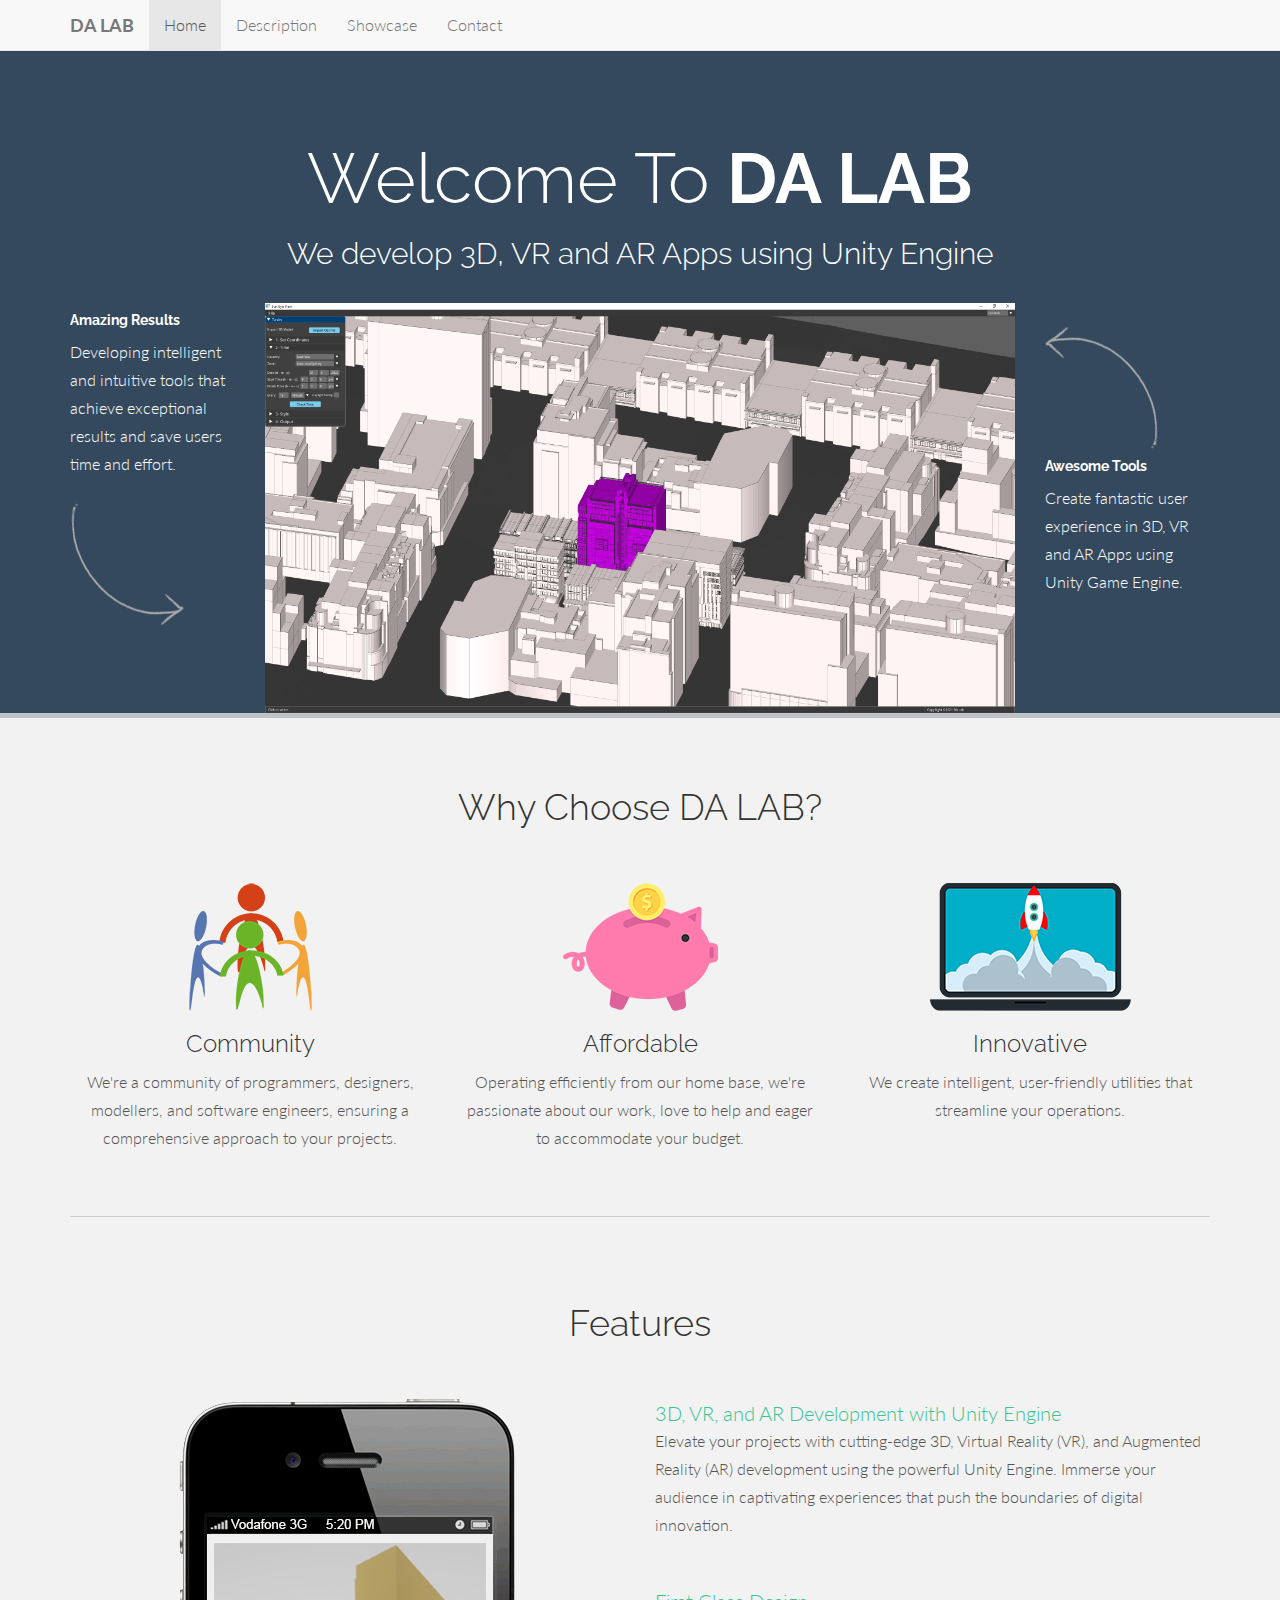
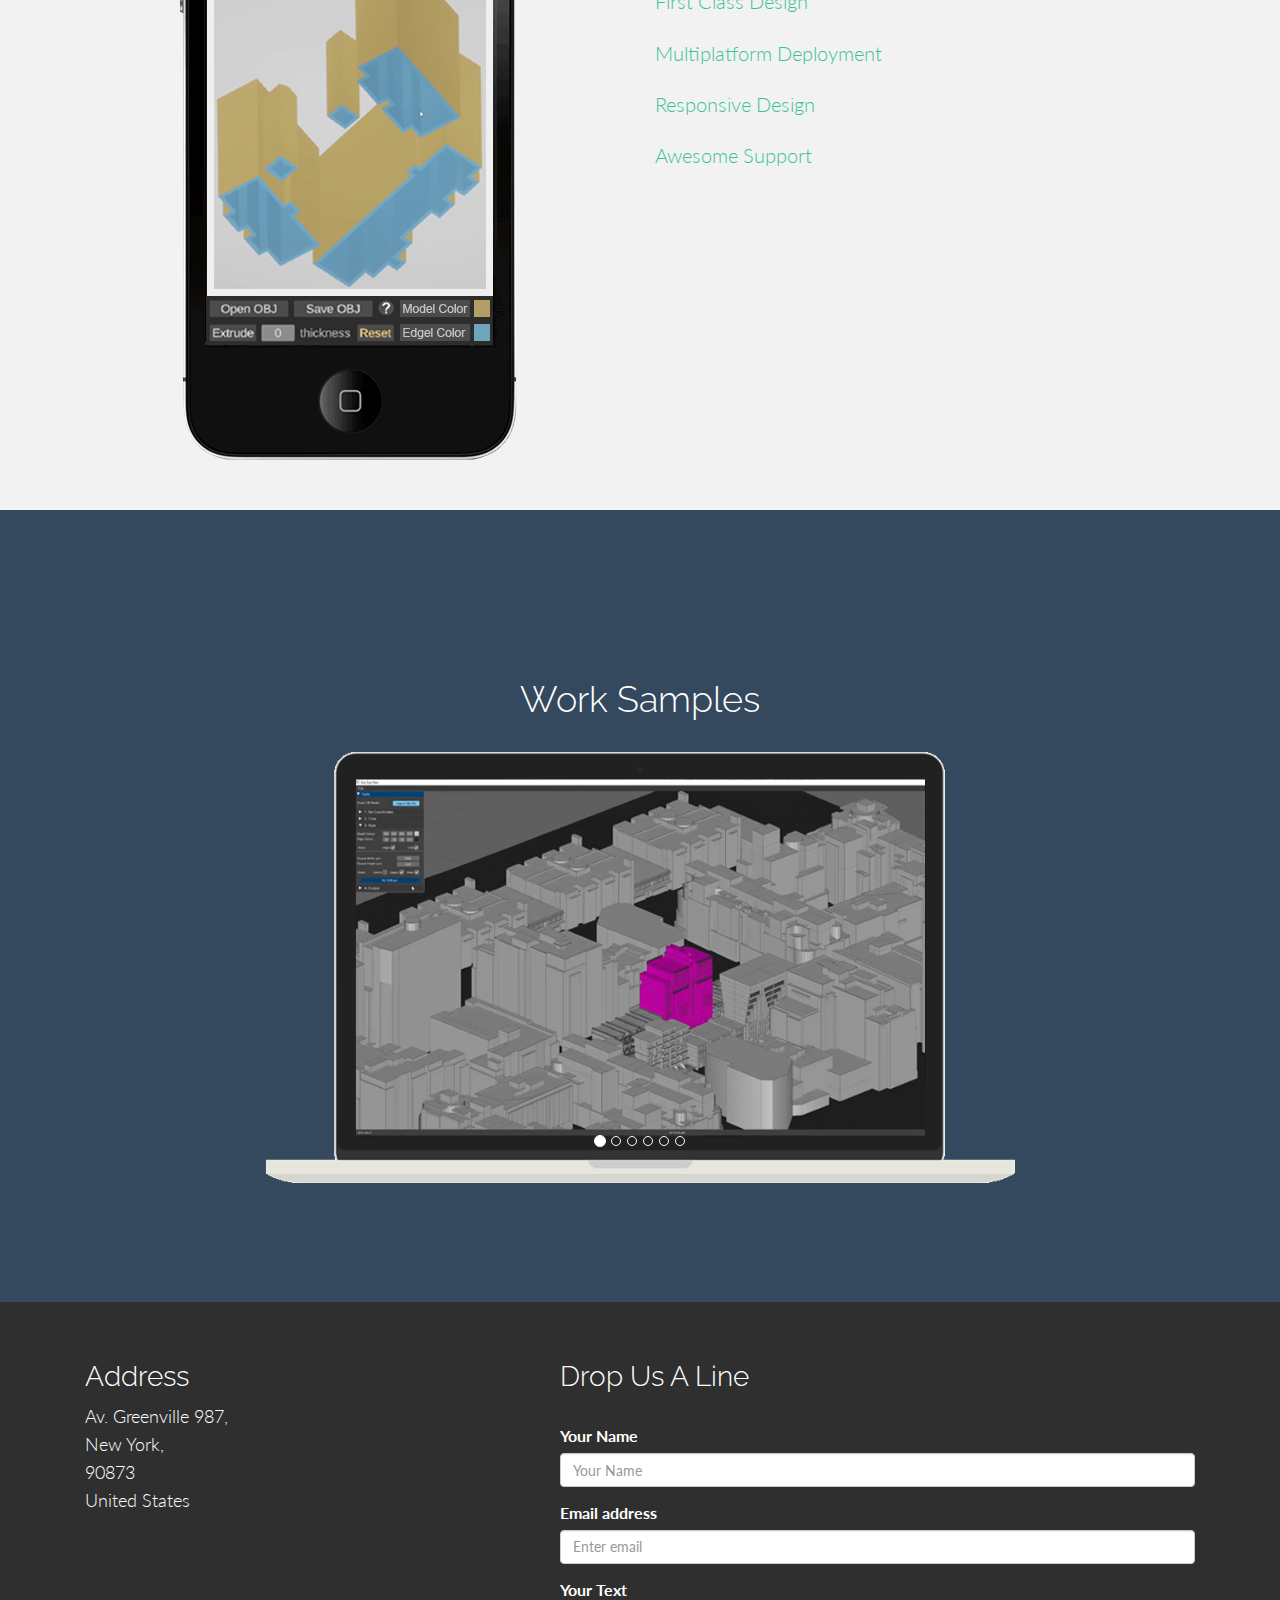
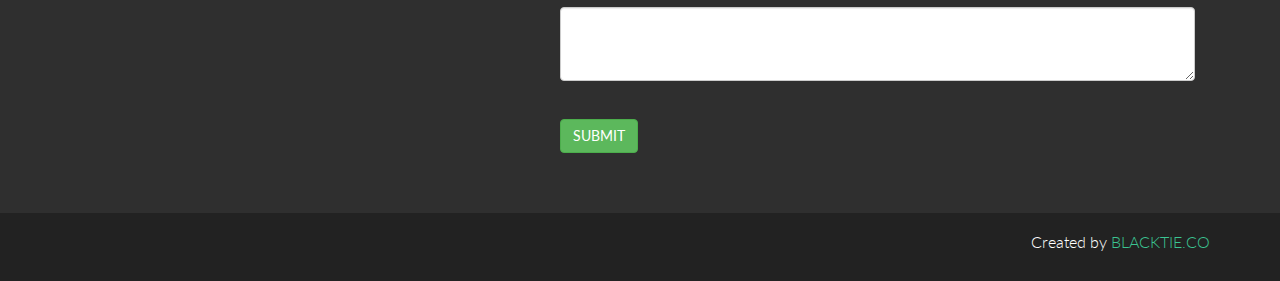
==== commit 1799c98e: "Finished showcase" ====
--- a/index.html
+++ b/index.html
@@ -1,76 +1,78 @@
 <!DOCTYPE html>
 <html lang="en">
-  <head>
-    <meta charset="utf-8">
-    <meta name="viewport" content="width=device-width, initial-scale=1.0">
-    <meta name="description" content="DA LAB - 3D, VR and AR software development">
-
-    <title>DA LAB - Unity Development</title>
-
-    <!-- Bootstrap core CSS -->
-    <link href="assets/css/bootstrap.css" rel="stylesheet">
-
-    <!-- Custom styles for this template -->
-    <link href="assets/css/main.css" rel="stylesheet">
-    
-    <link href='http://fonts.googleapis.com/css?family=Lato:300,400,700,300italic,400italic' rel='stylesheet' type='text/css'>
-    <link href='http://fonts.googleapis.com/css?family=Raleway:400,300,700' rel='stylesheet' type='text/css'>
-    
-    <script src="assets/js/jquery.min.js"></script>
-    <script src="assets/js/smoothscroll.js"></script>
-  </head>
-
-  <body data-spy="scroll" data-offset="0" data-target="#navigation">
-
-    <!-- Fixed navbar -->
-	    <div id="navigation" class="navbar navbar-default navbar-fixed-top">
-	      <div class="container">
-	        <div class="navbar-header">
-	          <button type="button" class="navbar-toggle" data-toggle="collapse" data-target=".navbar-collapse">
-	            <span class="icon-bar"></span>
-	            <span class="icon-bar"></span>
-	            <span class="icon-bar"></span>
-	          </button>
-	          <a class="navbar-brand" href="#"><b>DA LAB</b></a>
-	        </div>
-	        <div class="navbar-collapse collapse">
-	          <ul class="nav navbar-nav">
-	            <li class="active"><a href="#home" class="smothscroll">Home</a></li>
-	            <li><a href="#desc" class="smothscroll">Description</a></li>
-	            <li><a href="#showcase" class="smothScroll">Showcase</a></li>
-	            <li><a href="#contact" class="smothScroll">Contact</a></li>
-	          </ul>
-	        </div><!--/.nav-collapse -->
-	      </div>
-	    </div>
+
+<head>
+	<meta charset="utf-8">
+	<meta name="viewport" content="width=device-width, initial-scale=1.0">
+	<meta name="description" content="DA LAB - 3D, VR and AR software development">
+
+	<title>DA LAB - Unity Development</title>
+
+	<!-- Bootstrap core CSS -->
+	<link href="assets/css/bootstrap.css" rel="stylesheet">
+
+	<!-- Custom styles for this template -->
+	<link href="assets/css/main.css" rel="stylesheet">
+
+	<link href='http://fonts.googleapis.com/css?family=Lato:300,400,700,300italic,400italic' rel='stylesheet'
+		type='text/css'>
+	<link href='http://fonts.googleapis.com/css?family=Raleway:400,300,700' rel='stylesheet' type='text/css'>
+
+	<script src="assets/js/jquery.min.js"></script>
+	<script src="assets/js/smoothscroll.js"></script>
+</head>
+
+<body data-spy="scroll" data-offset="0" data-target="#navigation">
+	<!-- Fixed navbar -->
+	<div id="navigation" class="navbar navbar-default navbar-fixed-top">
+		<div class="container">
+			<div class="navbar-header">
+				<button type="button" class="navbar-toggle" data-toggle="collapse" data-target=".navbar-collapse">
+					<span class="icon-bar"></span>
+					<span class="icon-bar"></span>
+					<span class="icon-bar"></span>
+				</button>
+				<a class="navbar-brand" href="#"><b>DA LAB</b></a>
+			</div>
+			<div class="navbar-collapse collapse">
+				<ul class="nav navbar-nav">
+					<li class="active"><a href="#home" class="smothscroll">Home</a></li>
+					<li><a href="#desc" class="smothscroll">Description</a></li>
+					<li><a href="#showcase" class="smothScroll">Showcase</a></li>
+					<li><a href="#contact" class="smothScroll">Contact</a></li>
+				</ul>
+			</div><!--/.nav-collapse -->
+		</div>
+	</div>
 
 
 	<section id="home" name="home"></section>
 	<div id="headerwrap">
-	    <div class="container">
-	    	<div class="row centered">
-	    		<div class="col-lg-12">
+		<div class="container">
+			<div class="row centered">
+				<div class="col-lg-12">
 					<h1>Welcome To <b>DA LAB</b></h1>
 					<h3>We develop 3D, VR and AR Apps using Unity Engine</h3>
 					<br>
-	    		</div>
-	    		
-	    		<div class="col-lg-2">
-	    			<h5>Amazing Results</h5>
-	    			<p>Developing intelligent and intuitive tools that achieve exceptional results and save users time and effort.</p>
-	    			<img class="hidden-xs hidden-sm hidden-md" src="assets/img/arrow1.png">
-	    		</div>
-	    		<div class="col-lg-8">
-	    			<img class="img-responsive" src="assets/img/app-bg.png" alt="">
-	    		</div>
-	    		<div class="col-lg-2">
-	    			<br>
-	    			<img class="hidden-xs hidden-sm hidden-md" src="assets/img/arrow2.png">
-	    			<h5>Awesome Tools</h5>
-	    			<p>Create fantastic user experience in 3D, VR and AR Apps using Unity Game Engine.</p>
-	    		</div>
-	    	</div>
-	    </div> <!--/ .container -->
+				</div>
+
+				<div class="col-lg-2">
+					<h5>Amazing Results</h5>
+					<p>Developing intelligent and intuitive tools that achieve exceptional results and save users time
+						and effort.</p>
+					<img class="hidden-xs hidden-sm hidden-md" src="assets/img/arrow1.png">
+				</div>
+				<div class="col-lg-8">
+					<img class="img-responsive" src="assets/img/app-bg.png" alt="">
+				</div>
+				<div class="col-lg-2">
+					<br>
+					<img class="hidden-xs hidden-sm hidden-md" src="assets/img/arrow2.png">
+					<h5>Awesome Tools</h5>
+					<p>Create fantastic user experience in 3D, VR and AR Apps using Unity Game Engine.</p>
+				</div>
+			</div>
+		</div> <!--/ .container -->
 	</div><!--/ #headerwrap -->
 
 
@@ -85,12 +87,14 @@
 				<div class="col-lg-4">
 					<img src="assets/img/intro01.png" alt="">
 					<h3>Community</h3>
-					<p>We're a community of programmers, designers, modellers, and software engineers, ensuring a comprehensive approach to your projects.</p>
+					<p>We're a community of programmers, designers, modellers, and software engineers, ensuring a
+						comprehensive approach to your projects.</p>
 				</div>
 				<div class="col-lg-4">
 					<img src="assets/img/intro02.png" alt="">
 					<h3>Affordable</h3>
-					<p>Operating efficiently from our home base, we're passionate about our work, love to help and eager to accommodate your budget.</p>
+					<p>Operating efficiently from our home base, we're passionate about our work, love to help and eager
+						to accommodate your budget.</p>
 				</div>
 				<div class="col-lg-4">
 					<img src="assets/img/intro03.png" alt="">
@@ -100,9 +104,9 @@
 			</div>
 			<br>
 			<hr>
-	    </div> <!--/ .container -->
+		</div> <!--/ .container -->
 	</div><!--/ #introwrap -->
-	
+
 	<!-- FEATURES WRAP -->
 	<div id="features">
 		<div class="container">
@@ -113,81 +117,96 @@
 				<div class="col-lg-6 centered">
 					<img class="centered" src="assets/img/mobile.png" alt="">
 				</div>
-				
+
 				<div class="col-lg-6">
 					<!-- <h3>Some Features</h3>
 					<br> -->
-				<!-- ACCORDION -->
-		            <div class="accordion ac" id="accordion2">
-		                <div class="accordion-group">
-		                    <div class="accordion-heading">
-		                        <a class="accordion-toggle" data-toggle="collapse" data-parent="#accordion2" href="#collapseOne">
-		                        3D, VR, and AR Development with Unity Engine
-		                        </a>
-		                    </div><!-- /accordion-heading -->
-		                    <div id="collapseOne" class="accordion-body collapse in">
-		                        <div class="accordion-inner">
-								<p>Elevate your projects with cutting-edge 3D, Virtual Reality (VR), and Augmented Reality (AR) development using the powerful Unity Engine. Immerse your audience in captivating experiences that push the boundaries of digital innovation.</p>
-								</div><!-- /accordion-inner -->
-		                    </div><!-- /collapse -->
-		                </div><!-- /accordion-group -->
-		                <br>
-		
-		                <div class="accordion-group">
-		                    <div class="accordion-heading">
-		                        <a class="accordion-toggle" data-toggle="collapse" data-parent="#accordion2" href="#collapseTwo">
-		                        First Class Design
-		                        </a>
-		                    </div>
-		                    <div id="collapseTwo" class="accordion-body collapse">
-		                        <div class="accordion-inner">
-								<p>Our meticulous attention to design ensures every project radiates excellence. From concept to execution, we craft visually stunning and intuitively interactive applications that leave a lasting impression.</p>
-								</div><!-- /accordion-inner -->
-		                    </div><!-- /collapse -->
-		                </div><!-- /accordion-group -->
-		                <br>
-		
-		                 <div class="accordion-group">
-		                    <div class="accordion-heading">
-		                        <a class="accordion-toggle" data-toggle="collapse" data-parent="#accordion2" href="#collapseThree">
-		                        Multiplatform Deployment
-		                        </a>
-		                    </div>
-		                    <div id="collapseThree" class="accordion-body collapse">
-		                        <div class="accordion-inner">
-								<p>Reach your audience wherever they are. Our expertise in multiplatform deployment ensures seamless integration across a diverse array of devices and operating systems, maximizing your project's accessibility and impact.</p>
-								</div><!-- /accordion-inner -->
-		                    </div><!-- /collapse -->
-		                </div><!-- /accordion-group -->
-		                <br>
-		                
-		                 <div class="accordion-group">
-		                    <div class="accordion-heading">
-		                        <a class="accordion-toggle" data-toggle="collapse" data-parent="#accordion2" href="#collapseFour">
-		                        Responsive Design
-		                        </a>
-		                    </div>
-		                    <div id="collapseFour" class="accordion-body collapse">
-		                        <div class="accordion-inner">
-								<p>Adaptability is key. We create experiences that seamlessly scale and adjust to any screen size, ensuring a consistent and engaging user experience across desktops, tablets, and mobile devices.</p>
-								</div><!-- /accordion-inner -->
-		                    </div><!-- /collapse -->
-		                </div><!-- /accordion-group -->
-		                <br>			
-
-						<div class="accordion-group">
-		                    <div class="accordion-heading">
-		                        <a class="accordion-toggle" data-toggle="collapse" data-parent="#accordion2" href="#collapseFive">
-		                        Awesome Support
-		                        </a>
-		                    </div>
-		                    <div id="collapseFive" class="accordion-body collapse">
-		                        <div class="accordion-inner">
-								<p>Your success is our priority. Our dedicated team provides unrivaled support, ensuring you have the resources and guidance you need, when you need them. Trust in us to be your partner in achieving your vision.</p>
-								</div><!-- /accordion-inner -->
-		                    </div><!-- /collapse -->
-		                </div><!-- /accordion-group -->
-		                <br>			
+					<!-- ACCORDION -->
+					<div class="accordion ac" id="accordion2">
+						<div class="accordion-group">
+							<div class="accordion-heading">
+								<a class="accordion-toggle" data-toggle="collapse" data-parent="#accordion2"
+									href="#collapseOne">
+									3D, VR, and AR Development with Unity Engine
+								</a>
+							</div><!-- /accordion-heading -->
+							<div id="collapseOne" class="accordion-body collapse in">
+								<div class="accordion-inner">
+									<p>Elevate your projects with cutting-edge 3D, Virtual Reality (VR), and Augmented
+										Reality (AR) development using the powerful Unity Engine. Immerse your audience
+										in captivating experiences that push the boundaries of digital innovation.</p>
+								</div><!-- /accordion-inner -->
+							</div><!-- /collapse -->
+						</div><!-- /accordion-group -->
+						<br>
+
+						<div class="accordion-group">
+							<div class="accordion-heading">
+								<a class="accordion-toggle" data-toggle="collapse" data-parent="#accordion2"
+									href="#collapseTwo">
+									First Class Design
+								</a>
+							</div>
+							<div id="collapseTwo" class="accordion-body collapse">
+								<div class="accordion-inner">
+									<p>Our meticulous attention to design ensures every project radiates excellence.
+										From concept to execution, we craft visually stunning and intuitively
+										interactive applications that leave a lasting impression.</p>
+								</div><!-- /accordion-inner -->
+							</div><!-- /collapse -->
+						</div><!-- /accordion-group -->
+						<br>
+
+						<div class="accordion-group">
+							<div class="accordion-heading">
+								<a class="accordion-toggle" data-toggle="collapse" data-parent="#accordion2"
+									href="#collapseThree">
+									Multiplatform Deployment
+								</a>
+							</div>
+							<div id="collapseThree" class="accordion-body collapse">
+								<div class="accordion-inner">
+									<p>Reach your audience wherever they are. Our expertise in multiplatform deployment
+										ensures seamless integration across a diverse array of devices and operating
+										systems, maximizing your project's accessibility and impact.</p>
+								</div><!-- /accordion-inner -->
+							</div><!-- /collapse -->
+						</div><!-- /accordion-group -->
+						<br>
+
+						<div class="accordion-group">
+							<div class="accordion-heading">
+								<a class="accordion-toggle" data-toggle="collapse" data-parent="#accordion2"
+									href="#collapseFour">
+									Responsive Design
+								</a>
+							</div>
+							<div id="collapseFour" class="accordion-body collapse">
+								<div class="accordion-inner">
+									<p>Adaptability is key. We create experiences that seamlessly scale and adjust to
+										any screen size, ensuring a consistent and engaging user experience across
+										desktops, tablets, and mobile devices.</p>
+								</div><!-- /accordion-inner -->
+							</div><!-- /collapse -->
+						</div><!-- /accordion-group -->
+						<br>
+
+						<div class="accordion-group">
+							<div class="accordion-heading">
+								<a class="accordion-toggle" data-toggle="collapse" data-parent="#accordion2"
+									href="#collapseFive">
+									Awesome Support
+								</a>
+							</div>
+							<div id="collapseFive" class="accordion-body collapse">
+								<div class="accordion-inner">
+									<p>Your success is our priority. Our dedicated team provides unrivaled support,
+										ensuring you have the resources and guidance you need, when you need them. Trust
+										in us to be your partner in achieving your vision.</p>
+								</div><!-- /accordion-inner -->
+							</div><!-- /collapse -->
+						</div><!-- /accordion-group -->
+						<br>
 
 
 					</div><!-- Accordion -->
@@ -195,39 +214,74 @@
 			</div>
 		</div><!--/ .container -->
 	</div><!--/ #features -->
-	
-	
+
+
 	<section id="showcase" name="showcase"></section>
 	<div id="showcase">
 		<div class="container">
 			<div class="row">
-				<h1 class="centered">Some Screenshots</h1>
+				<h1 class="centered">Work Samples</h1>
 				<br>
 				<div class="col-lg-8 col-lg-offset-2">
 					<div id="carousel-example-generic" class="carousel slide">
-					  <!-- Indicators -->
-					  <ol class="carousel-indicators">
-					    <li data-target="#carousel-example-generic" data-slide-to="0" class="active"></li>
-					    <li data-target="#carousel-example-generic" data-slide-to="1"></li>
-					  </ol>
-					
-					  <!-- Wrapper for slides -->
-					  <div class="carousel-inner">
-					    <div class="item active">
-					      <img src="assets/img/item-01.png" alt="">
-					    </div>
-					    <div class="item">
-					      <img src="assets/img/item-02.png" alt="">
-					    </div>
-					  </div>
+						<!-- Indicators -->
+						<ol class="carousel-indicators">
+							<li data-target="#carousel-example-generic" data-slide-to="0" class="active"></li>
+							<li data-target="#carousel-example-generic" data-slide-to="1"></li>
+							<li data-target="#carousel-example-generic" data-slide-to="2"></li>
+							<li data-target="#carousel-example-generic" data-slide-to="3"></li>
+							<li data-target="#carousel-example-generic" data-slide-to="4"></li>
+							<li data-target="#carousel-example-generic" data-slide-to="5"></li>
+						</ol>
+
+						<!-- Wrapper for slides -->
+						<div class="carousel-inner">
+							<div class="item active">
+								<img src="assets/img/item-01.png" alt="" id="img-item">
+							</div>
+							<div class="item">
+								<img src="assets/img/item-02.png" alt="">
+							</div>
+							<div class="item">
+								<img src="assets/img/item-03.png" alt="">
+							</div>
+							<div class="item">
+								<img src="assets/img/item-04.png" alt="">
+							</div>
+							<div class="item">
+								<img src="assets/img/item-05.png" alt="">
+							</div>
+							<div class="item">
+								<img src="assets/img/item-06.png" alt="">
+							</div>
+						</div>
+
+						<!-- Add this HTML code after the carousel-inner -->
+						<div id="videoModal" class="modal fade" tabindex="-1" role="dialog">
+							<div class="modal-dialog" role="document">
+								<div class="modal-content">
+									<div class="modal-header">
+										<button type="button" class="close" data-dismiss="modal"
+											aria-label="Close"><span aria-hidden="true">&times;</span></button>
+									</div>
+									<div class="modal-body">
+										<video id="modalVideo" controls autoplay loop>
+											<source src="" type="video/mp4"> <!-- Add the video source here -->
+											Your browser does not support the video tag.
+										</video>
+									</div>
+								</div>
+							</div>
+						</div>
+
 					</div>
 				</div>
 			</div>
 			<br>
 			<br>
-			<br>	
+			<br>
 		</div><!-- /container -->
-	</div>	
+	</div>
 
 
 	<section id="contact" name="contact"></section>
@@ -236,31 +290,31 @@
 			<div class="col-lg-5">
 				<h3>Address</h3>
 				<p>
-				Av. Greenville 987,<br/>
-				New York,<br/>
-				90873<br/>
-				United States
+					Av. Greenville 987,<br />
+					New York,<br />
+					90873<br />
+					United States
 				</p>
 			</div>
-			
+
 			<div class="col-lg-7">
 				<h3>Drop Us A Line</h3>
 				<br>
-				<form role="form" action="#" method="post" enctype="plain"> 
-				  <div class="form-group">
-				    <label for="name1">Your Name</label>
-				    <input type="name" name="Name" class="form-control" id="name1" placeholder="Your Name">
-				  </div>
-				  <div class="form-group">
-				    <label for="email1">Email address</label>
-				    <input type="email" name="Mail" class="form-control" id="email1" placeholder="Enter email">
-				  </div>
-				  <div class="form-group">
-				  	<label>Your Text</label>
-				  	<textarea class="form-control" name="Message" rows="3"></textarea>
-				  </div>
-				  <br>
-				  <button type="submit" class="btn btn-large btn-success">SUBMIT</button>
+				<form role="form" action="#" method="post" enctype="plain">
+					<div class="form-group">
+						<label for="name1">Your Name</label>
+						<input type="name" name="Name" class="form-control" id="name1" placeholder="Your Name">
+					</div>
+					<div class="form-group">
+						<label for="email1">Email address</label>
+						<input type="email" name="Mail" class="form-control" id="email1" placeholder="Enter email">
+					</div>
+					<div class="form-group">
+						<label>Your Text</label>
+						<textarea class="form-control" name="Message" rows="3"></textarea>
+					</div>
+					<br>
+					<button type="submit" class="btn btn-large btn-success">SUBMIT</button>
 				</form>
 			</div>
 		</div>
@@ -268,19 +322,43 @@
 	<div id="c">
 		<div class="container">
 			<p>Created by <a href="http://www.blacktie.co">BLACKTIE.CO</a></p>
-		
+
 		</div>
 	</div>
 
 
-    <!-- Bootstrap core JavaScript
+	<!-- Bootstrap core JavaScript
     ================================================== -->
-    <!-- Placed at the end of the document so the pages load faster -->
-    <script src="assets/js/bootstrap.js"></script>
+	<!-- Placed at the end of the document so the pages load faster -->
+	<script src="assets/js/bootstrap.js"></script>
 	<script>
-	$('.carousel').carousel({
-	  interval: 3500
-	})
+		$('.carousel').carousel({
+			interval: 3500
+		})
+
+	$(document).ready(function () {
+		// Add event listeners to each carousel item
+		$('#carousel-example-generic .item').each(function (index) {
+			$(this).on('click', function () {
+				// var videoSource = 'assets/video/video-' + (index + 1) + '.mp4'; // Adjust video source path
+				var videoSource = 'assets/video/video-' + (index) + '.mp4'; // Adjust video source path
+				$('#modalVideo source').attr('src', videoSource);
+				$('#modalVideo')[0].load(); // Load the new video source
+				$('#videoModal').modal('show'); // Show the modal
+			});
+		});
+
+		// Close the modal
+		$('#videoModal').on('hidden.bs.modal', function () {
+			$('#modalVideo')[0].pause(); // Pause the video
+		});
+	});
+
+
+
+
 	</script>
-  </body>
+</body>
+
 </html>
+
--- a/assets/css/main.css
+++ b/assets/css/main.css
@@ -158,3 +158,16 @@
 	color: white
 }
 
+#videoModal .modal-body {
+    display: flex;
+    justify-content: center;
+    align-items: center;
+    height: 100%;
+}
+
+#modalVideo {
+    max-width: 100%;
+    max-height: 100%;
+    width: auto;
+    height: auto;
+}
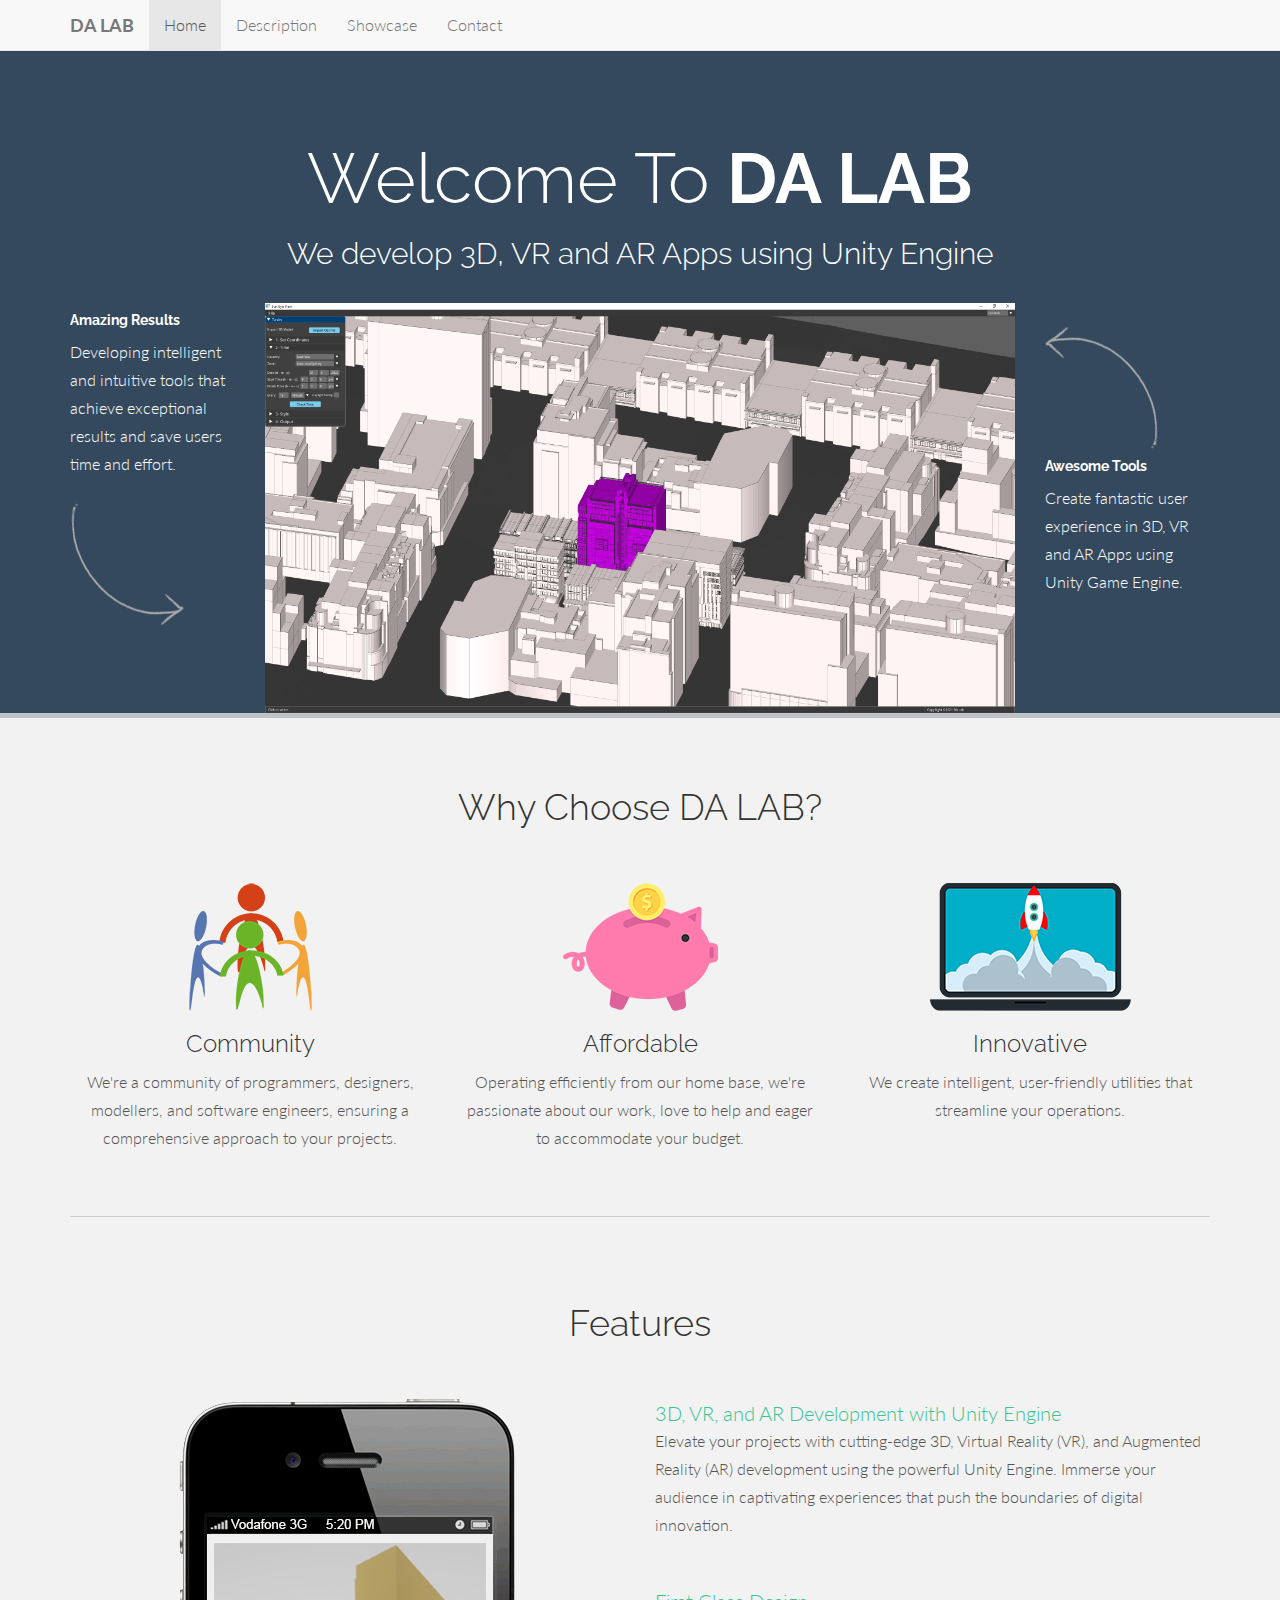
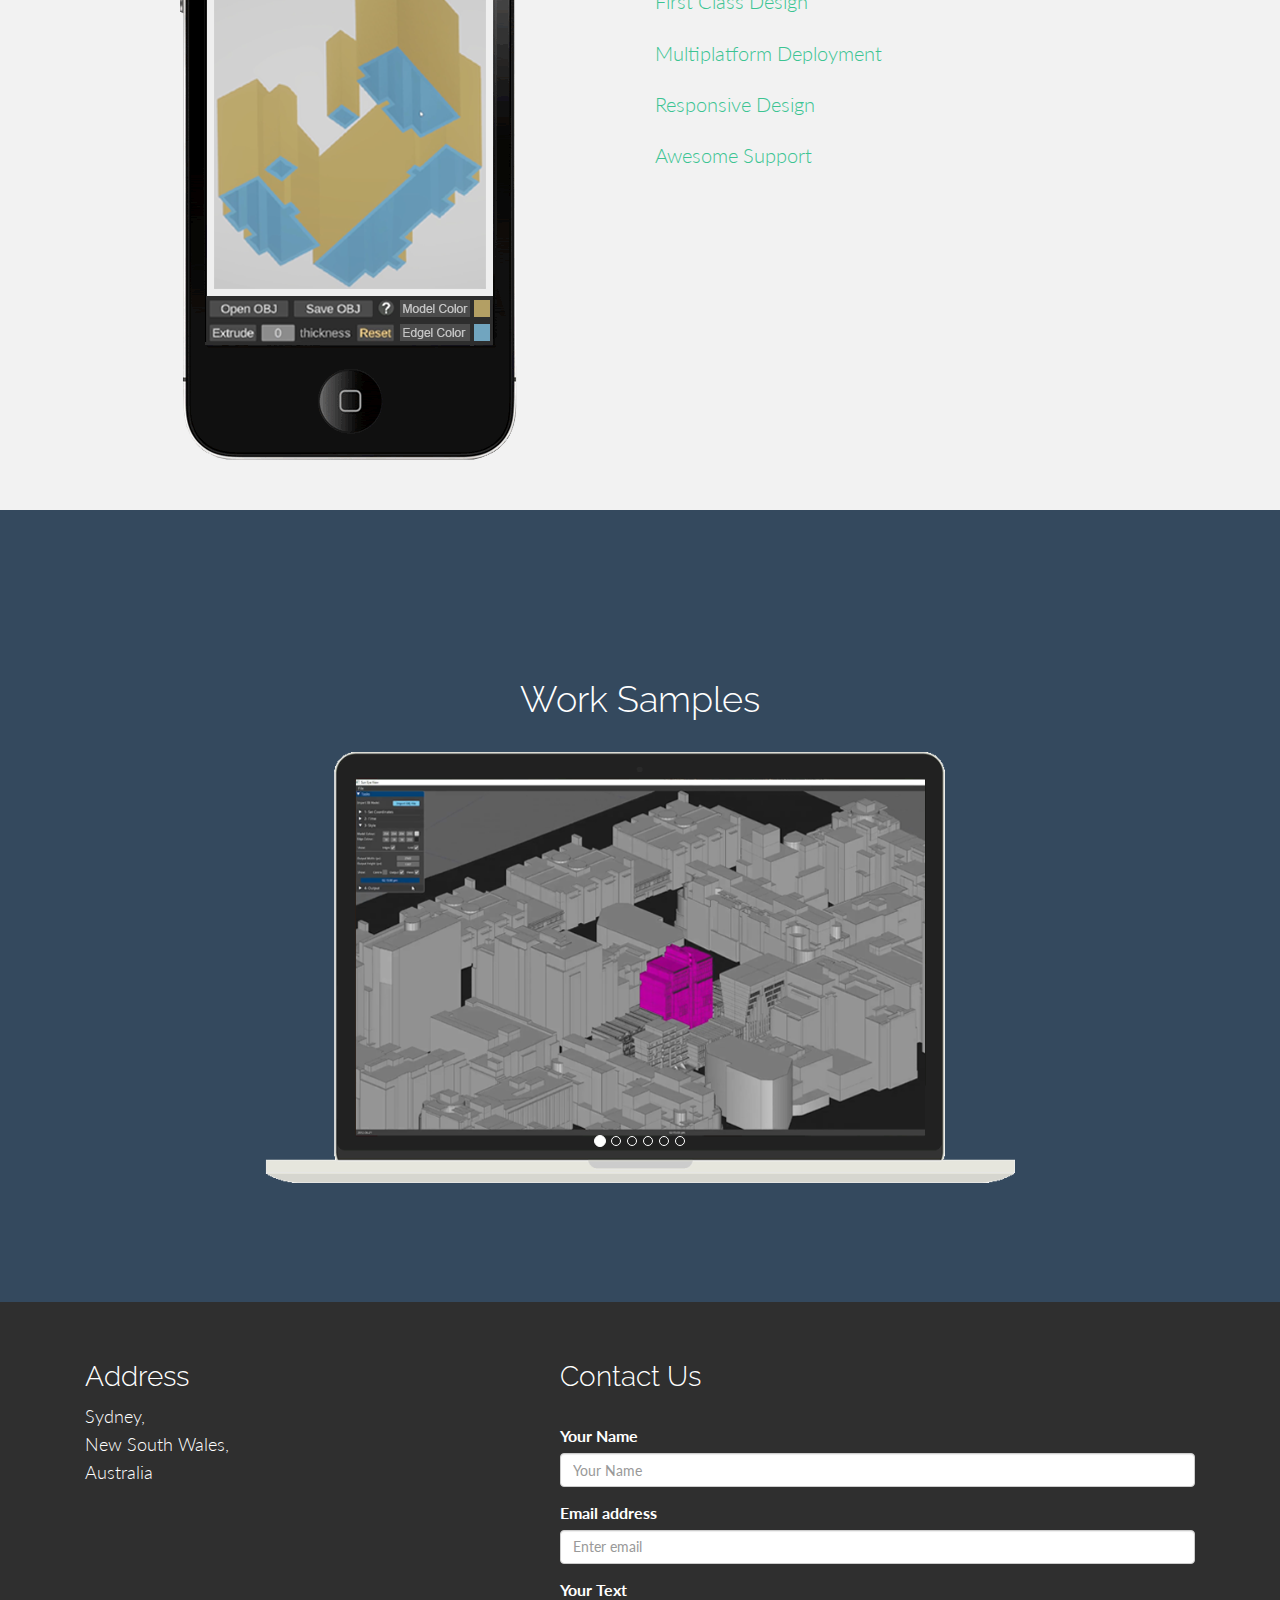
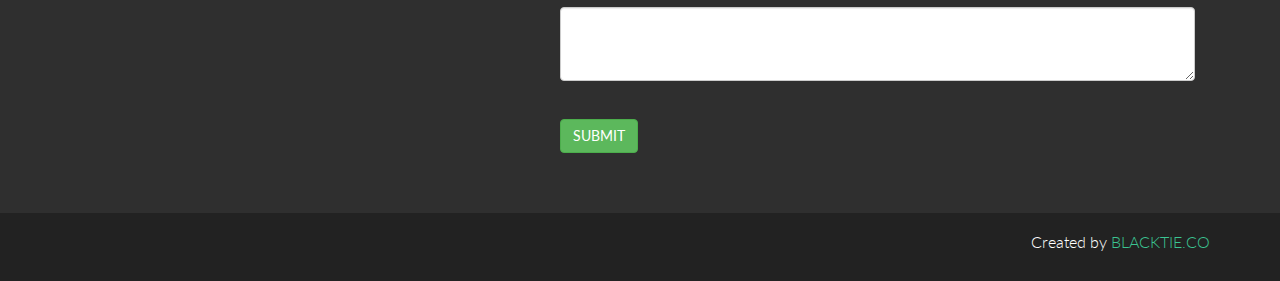
==== commit b9c74382: "Tried formsubmit to submit the form for contact us" ====
--- a/index.html
+++ b/index.html
@@ -290,17 +290,16 @@
 			<div class="col-lg-5">
 				<h3>Address</h3>
 				<p>
-					Av. Greenville 987,<br />
-					New York,<br />
-					90873<br />
-					United States
+					Sydney,<br />
+					New South Wales,<br />
+					Australia
 				</p>
 			</div>
 
 			<div class="col-lg-7">
-				<h3>Drop Us A Line</h3>
-				<br>
-				<form role="form" action="#" method="post" enctype="plain">
+				<h3>Contact Us</h3>
+				<br>
+				<form role="form" action="https://formsubmit.co/68da4ccc2f77b2816814cd22811289a1" method="post" enctype="plain">
 					<div class="form-group">
 						<label for="name1">Your Name</label>
 						<input type="name" name="Name" class="form-control" id="name1" placeholder="Your Name">
@@ -362,3 +361,5 @@
 
 </html>
 
+
+
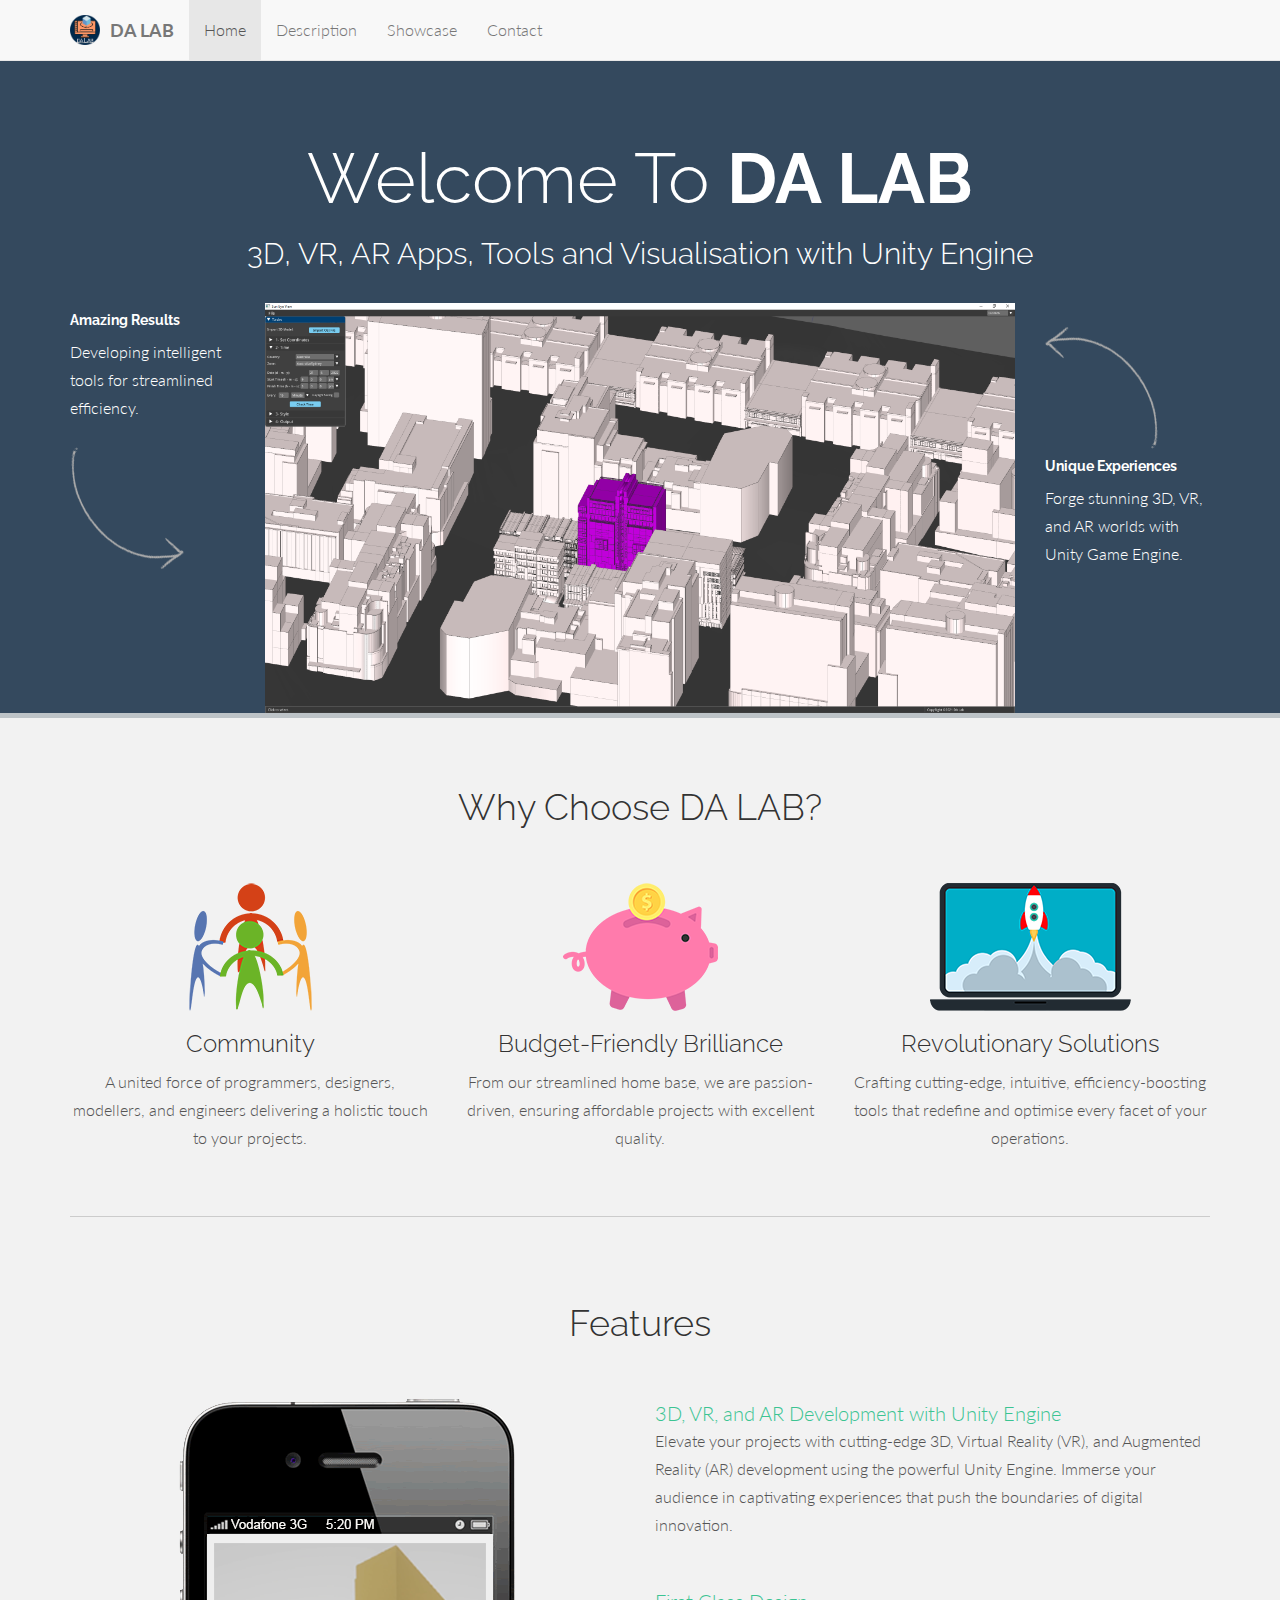
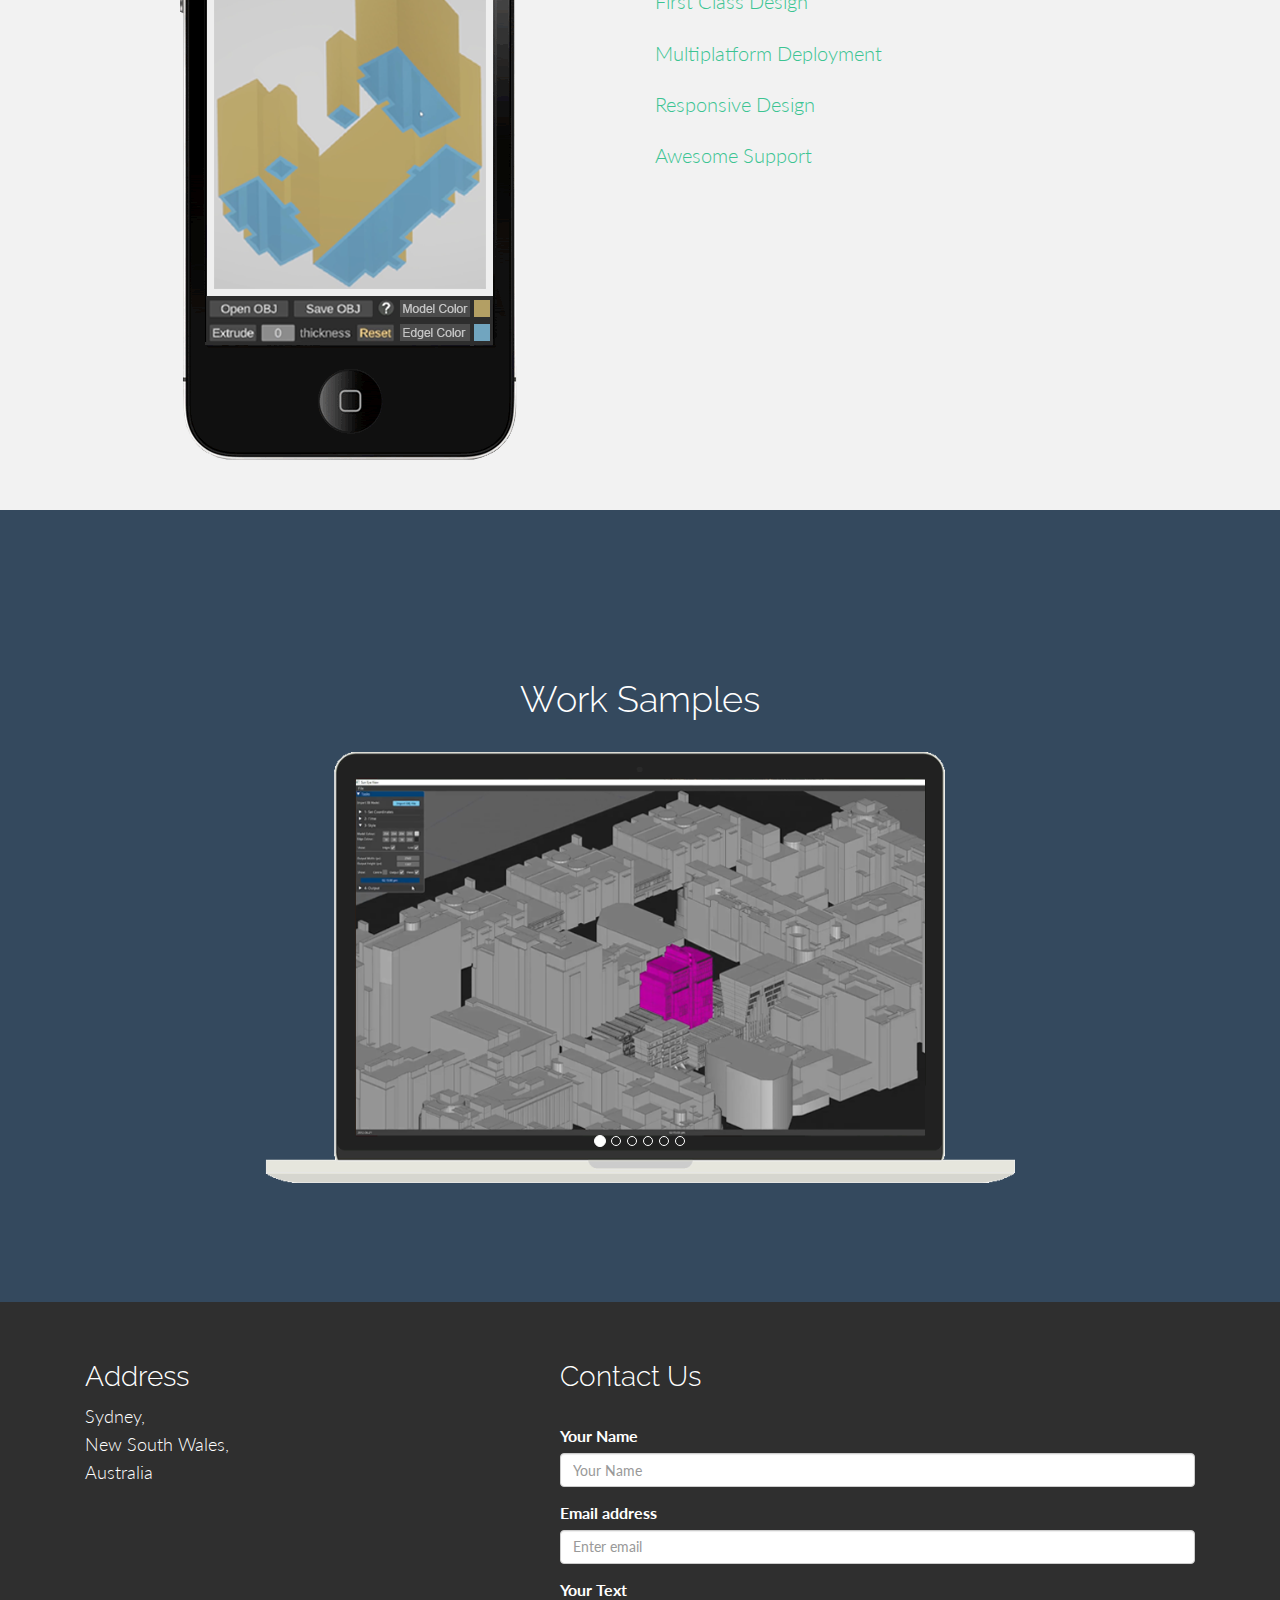
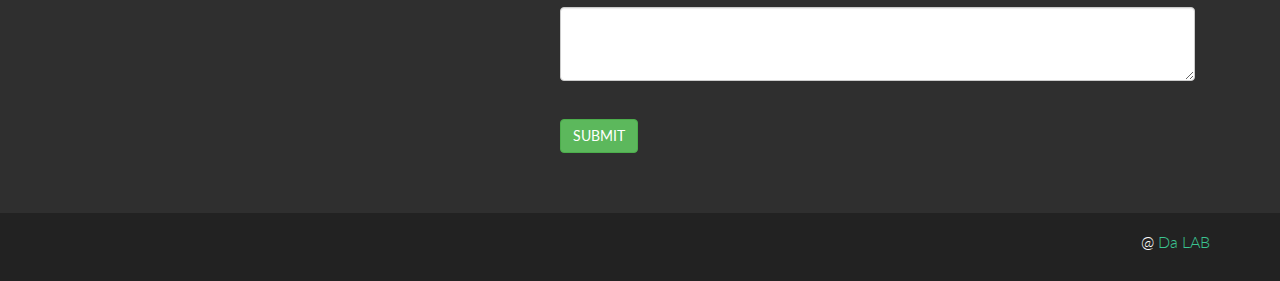
==== commit 4e0bc9e6: "Finished the Site" ====
--- a/index.html
+++ b/index.html
@@ -4,7 +4,7 @@
 <head>
 	<meta charset="utf-8">
 	<meta name="viewport" content="width=device-width, initial-scale=1.0">
-	<meta name="description" content="DA LAB - 3D, VR and AR software development">
+	<meta name="description" content="DA LAB - 3D, VR and AR software development - Unity Engine">
 
 	<title>DA LAB - Unity Development</title>
 
@@ -32,7 +32,7 @@
 					<span class="icon-bar"></span>
 					<span class="icon-bar"></span>
 				</button>
-				<a class="navbar-brand" href="#"><b>DA LAB</b></a>
+				<a class="navbar-brand" href="#"><img src="assets/img/logo.png" alt="DA LAB Logo"><b>DA LAB</b></a>
 			</div>
 			<div class="navbar-collapse collapse">
 				<ul class="nav navbar-nav">
@@ -52,14 +52,13 @@
 			<div class="row centered">
 				<div class="col-lg-12">
 					<h1>Welcome To <b>DA LAB</b></h1>
-					<h3>We develop 3D, VR and AR Apps using Unity Engine</h3>
+					<h3>3D, VR, AR Apps, Tools and Visualisation with Unity Engine</h3>
 					<br>
 				</div>
 
 				<div class="col-lg-2">
 					<h5>Amazing Results</h5>
-					<p>Developing intelligent and intuitive tools that achieve exceptional results and save users time
-						and effort.</p>
+					<p>Developing intelligent tools for streamlined efficiency.</p>
 					<img class="hidden-xs hidden-sm hidden-md" src="assets/img/arrow1.png">
 				</div>
 				<div class="col-lg-8">
@@ -68,8 +67,8 @@
 				<div class="col-lg-2">
 					<br>
 					<img class="hidden-xs hidden-sm hidden-md" src="assets/img/arrow2.png">
-					<h5>Awesome Tools</h5>
-					<p>Create fantastic user experience in 3D, VR and AR Apps using Unity Game Engine.</p>
+					<h5>Unique Experiences</h5>
+					<p>Forge stunning 3D, VR, and AR worlds with Unity Game Engine.</p>
 				</div>
 			</div>
 		</div> <!--/ .container -->
@@ -87,19 +86,17 @@
 				<div class="col-lg-4">
 					<img src="assets/img/intro01.png" alt="">
 					<h3>Community</h3>
-					<p>We're a community of programmers, designers, modellers, and software engineers, ensuring a
-						comprehensive approach to your projects.</p>
+					<p>A united force of programmers, designers, modellers, and engineers delivering a holistic touch to your projects.</p>
 				</div>
 				<div class="col-lg-4">
 					<img src="assets/img/intro02.png" alt="">
-					<h3>Affordable</h3>
-					<p>Operating efficiently from our home base, we're passionate about our work, love to help and eager
-						to accommodate your budget.</p>
+					<h3>Budget-Friendly Brilliance</h3>
+					<p>From our streamlined home base, we are passion-driven, ensuring affordable projects with excellent quality.</p>
 				</div>
 				<div class="col-lg-4">
 					<img src="assets/img/intro03.png" alt="">
-					<h3>Innovative</h3>
-					<p>We create intelligent, user-friendly utilities that streamline your operations.</p>
+					<h3>Revolutionary Solutions</h3>
+					<p>Crafting cutting-edge, intuitive, efficiency-boosting tools that redefine and optimise every facet of your operations.</p>
 				</div>
 			</div>
 			<br>
@@ -320,7 +317,7 @@
 	</div>
 	<div id="c">
 		<div class="container">
-			<p>Created by <a href="http://www.blacktie.co">BLACKTIE.CO</a></p>
+			<p>@ <a href="https://dalab.com.au/">Da LAB</a></p>
 
 		</div>
 	</div>
--- a/assets/css/main.css
+++ b/assets/css/main.css
@@ -171,3 +171,19 @@
     width: auto;
     height: auto;
 }
+
+
+
+.navbar-brand {
+    display: flex;
+    align-items: center;
+}
+
+.navbar-brand img {
+    height: 30px; 
+    margin-right: 10px; 
+}
+
+.nav.navbar-nav li a {
+    line-height: 30px; /* Adjust the line height as per your preference */
+}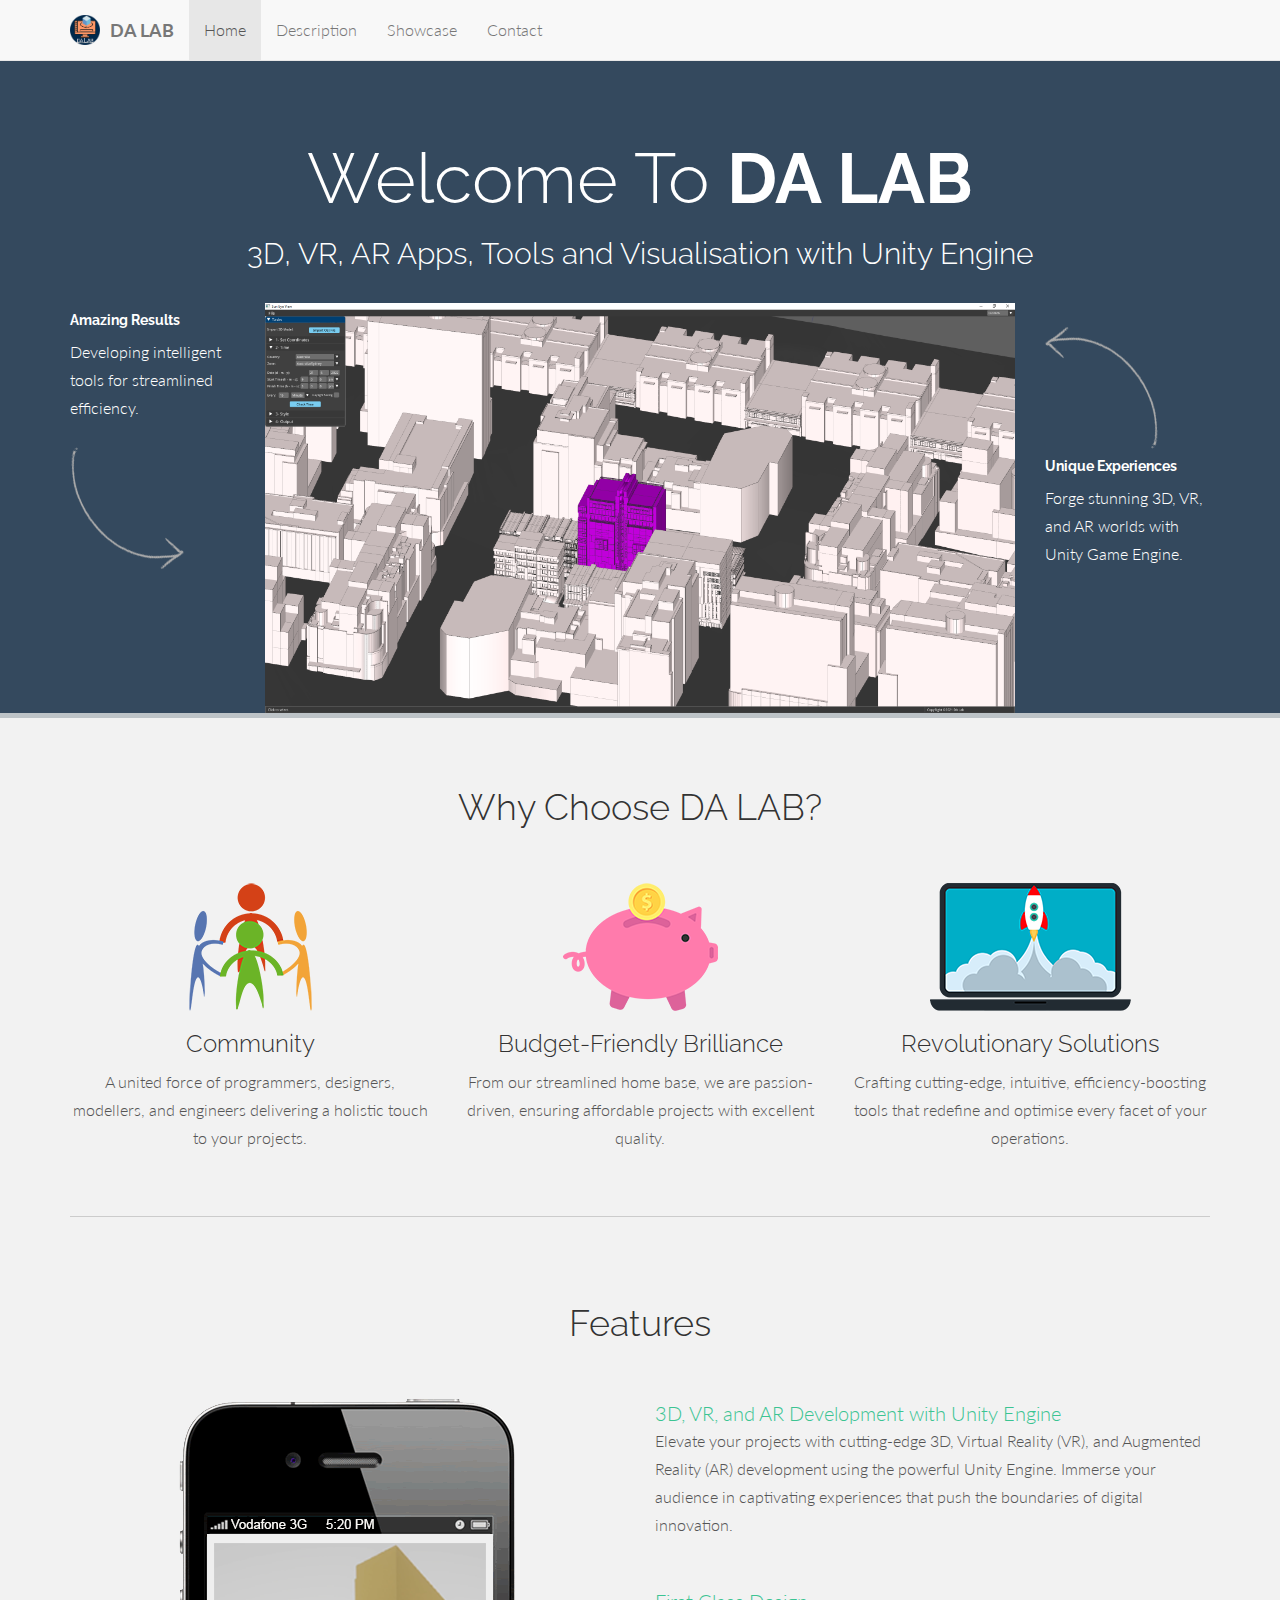
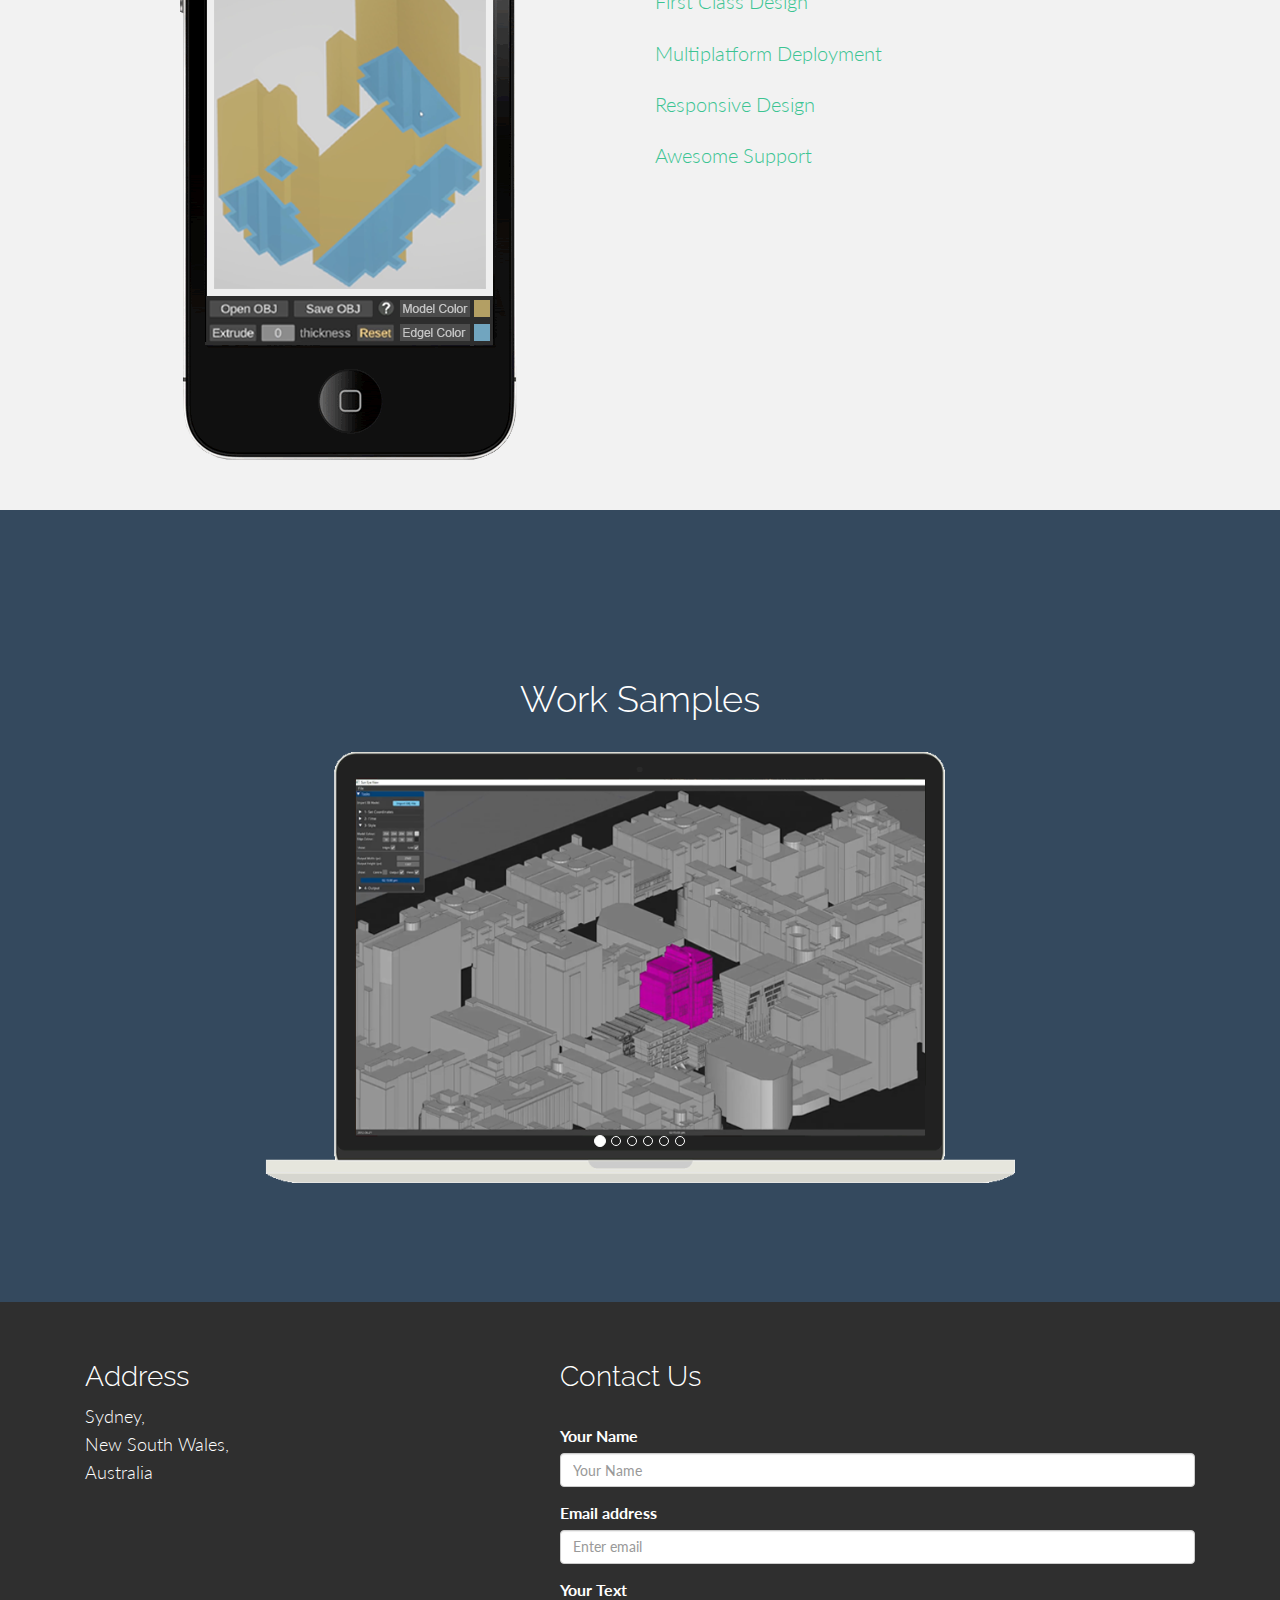
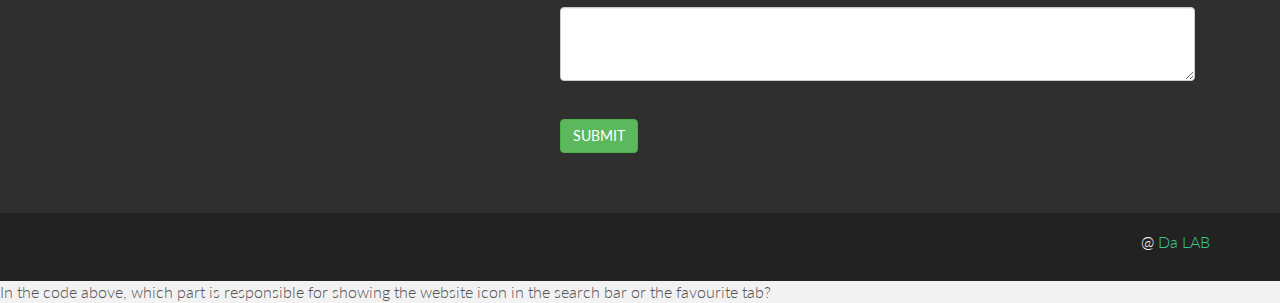
==== commit e909a774: "Added favicon to the website" ====
--- a/index.html
+++ b/index.html
@@ -17,6 +17,8 @@
 	<link href='http://fonts.googleapis.com/css?family=Lato:300,400,700,300italic,400italic' rel='stylesheet'
 		type='text/css'>
 	<link href='http://fonts.googleapis.com/css?family=Raleway:400,300,700' rel='stylesheet' type='text/css'>
+
+	<link rel="icon" href="assets/img/logo.png" type="image/png">
 
 	<script src="assets/js/jquery.min.js"></script>
 	<script src="assets/js/smoothscroll.js"></script>
@@ -360,3 +362,4 @@
 
 
 
+In the code above, which part is responsible for showing the website icon in the search bar or the favourite tab?